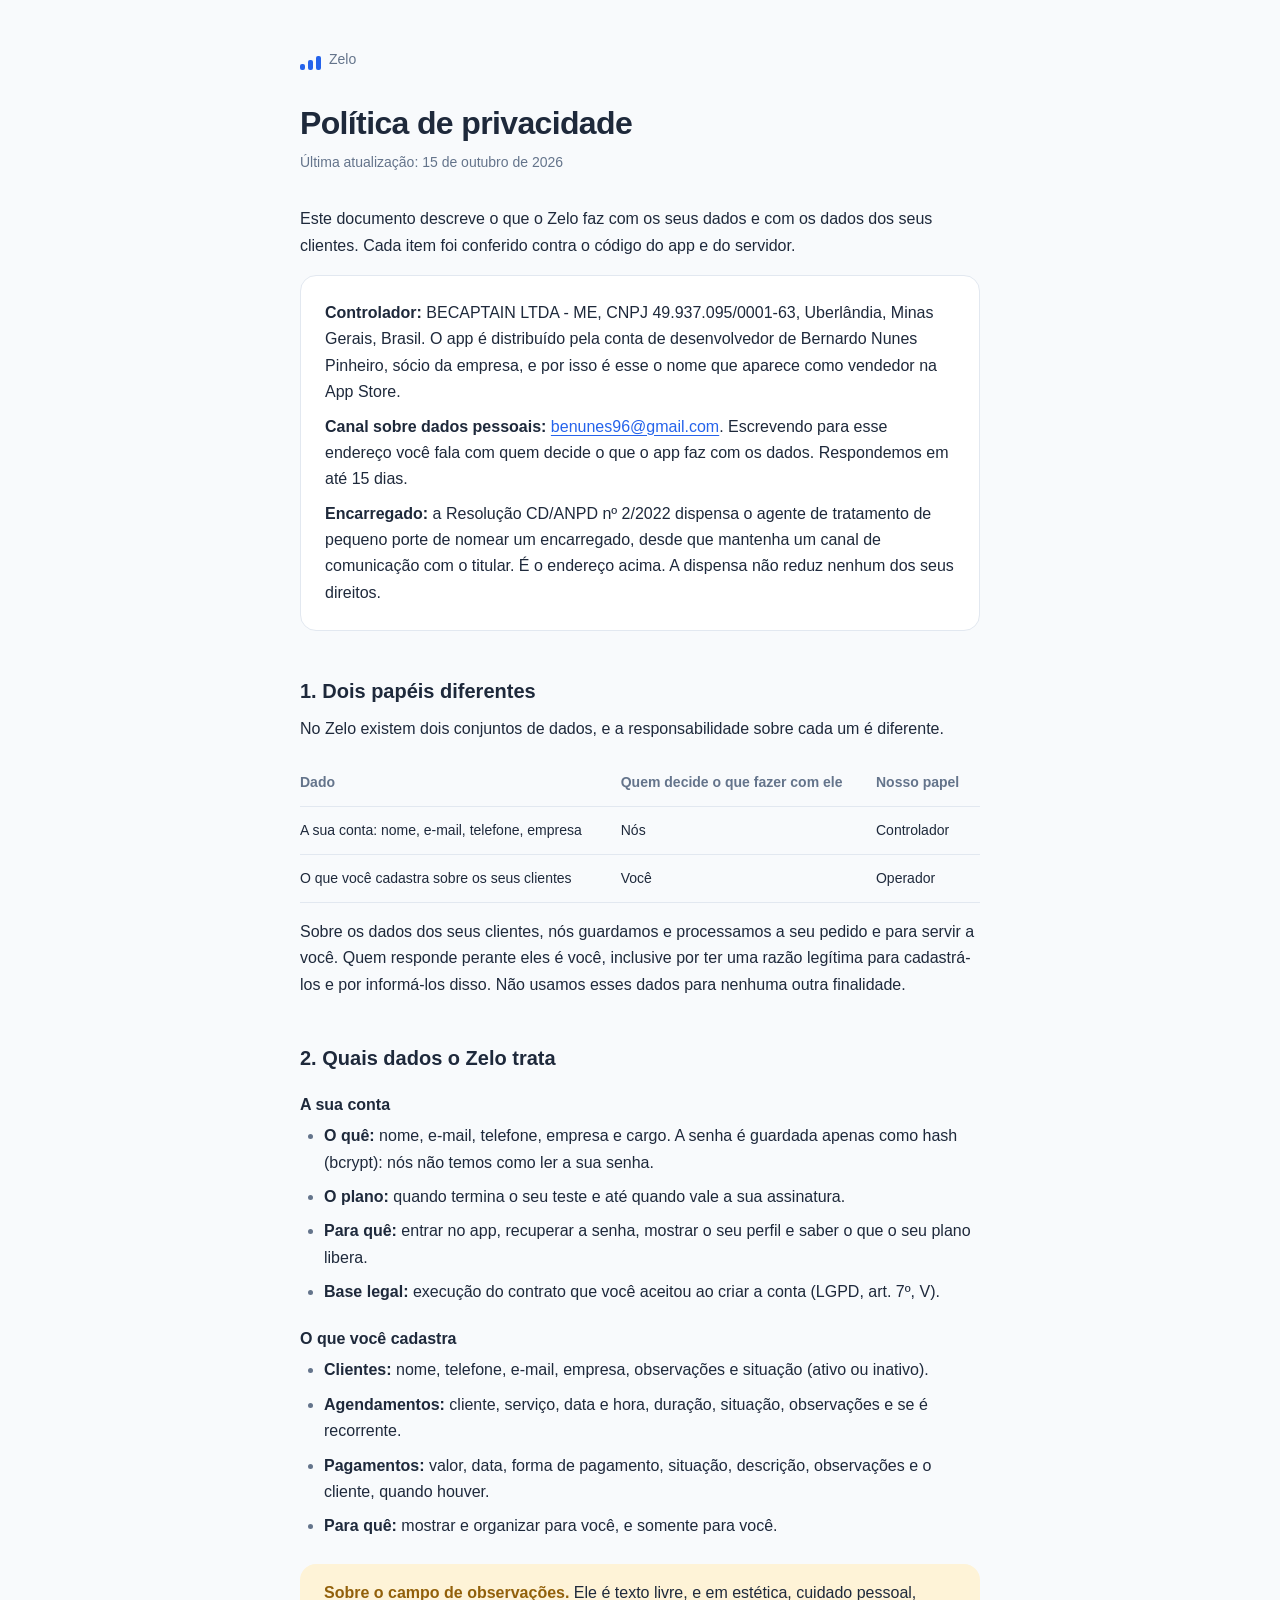
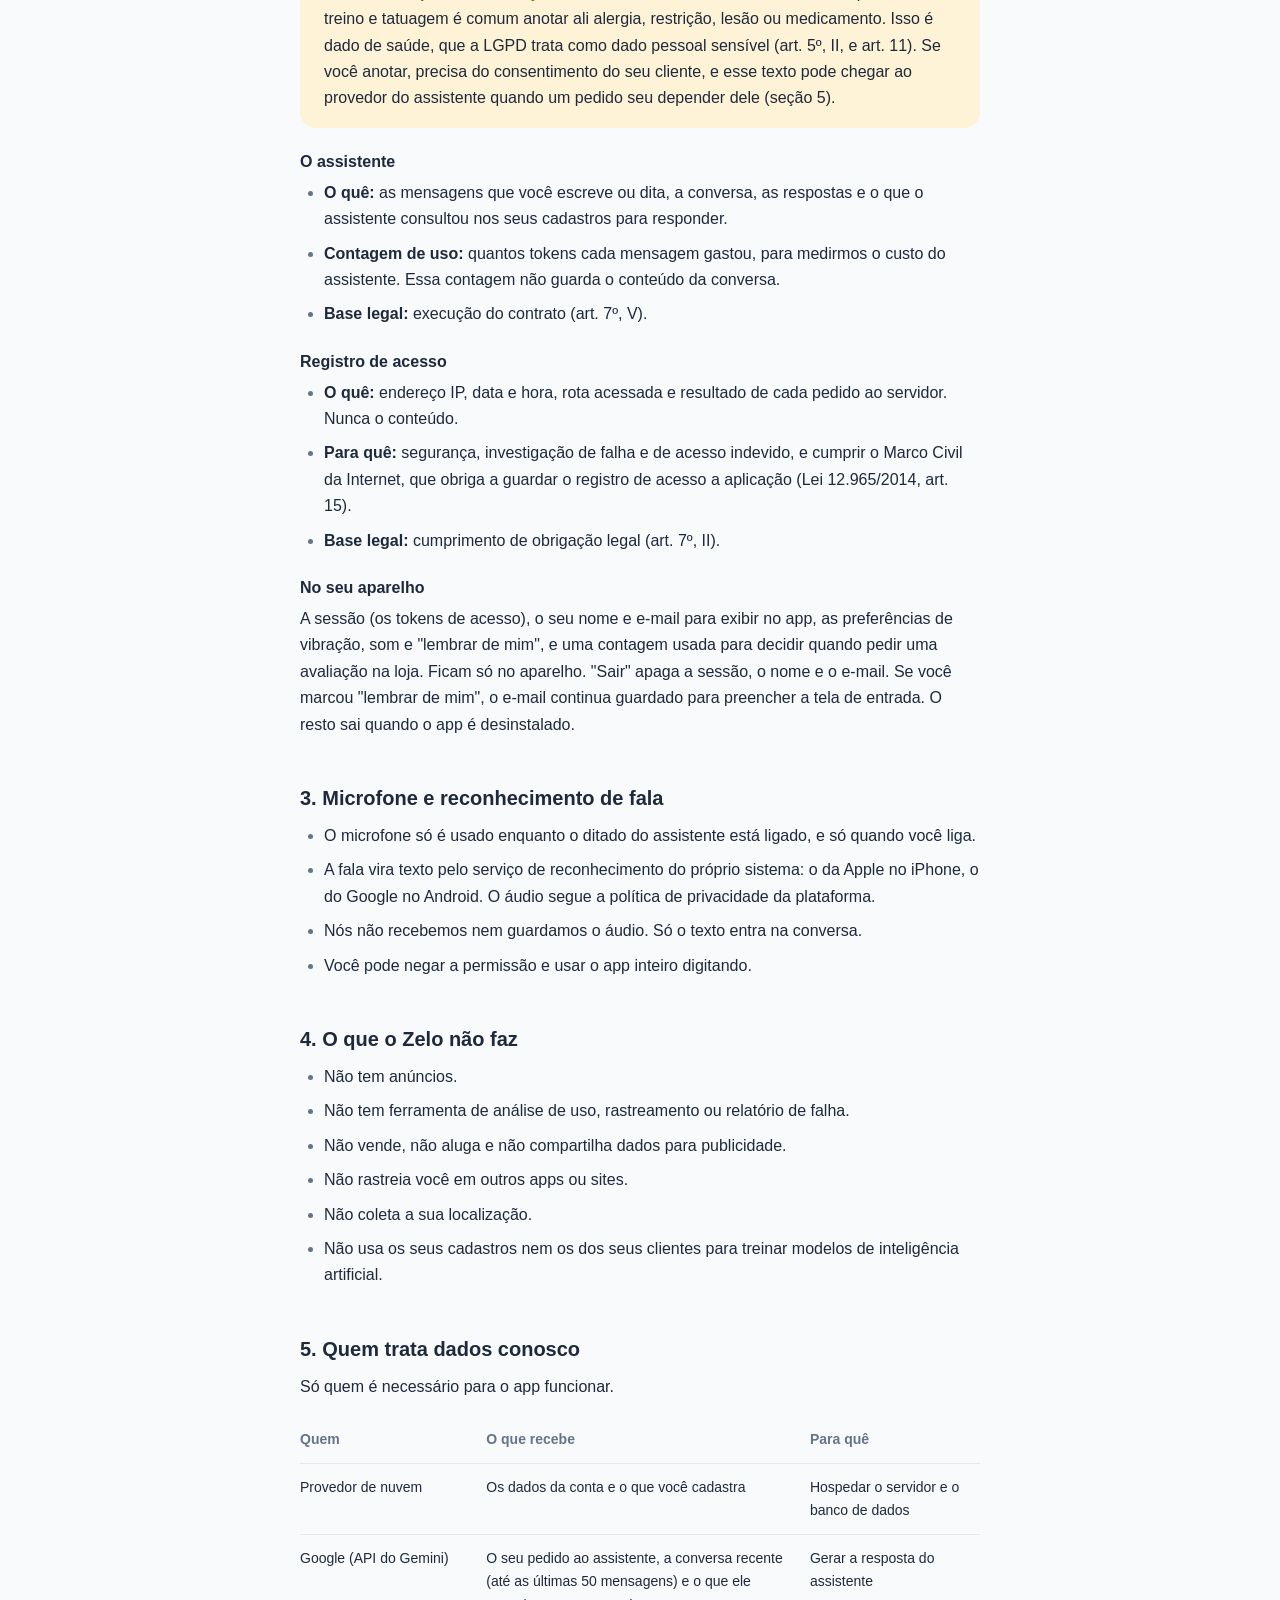
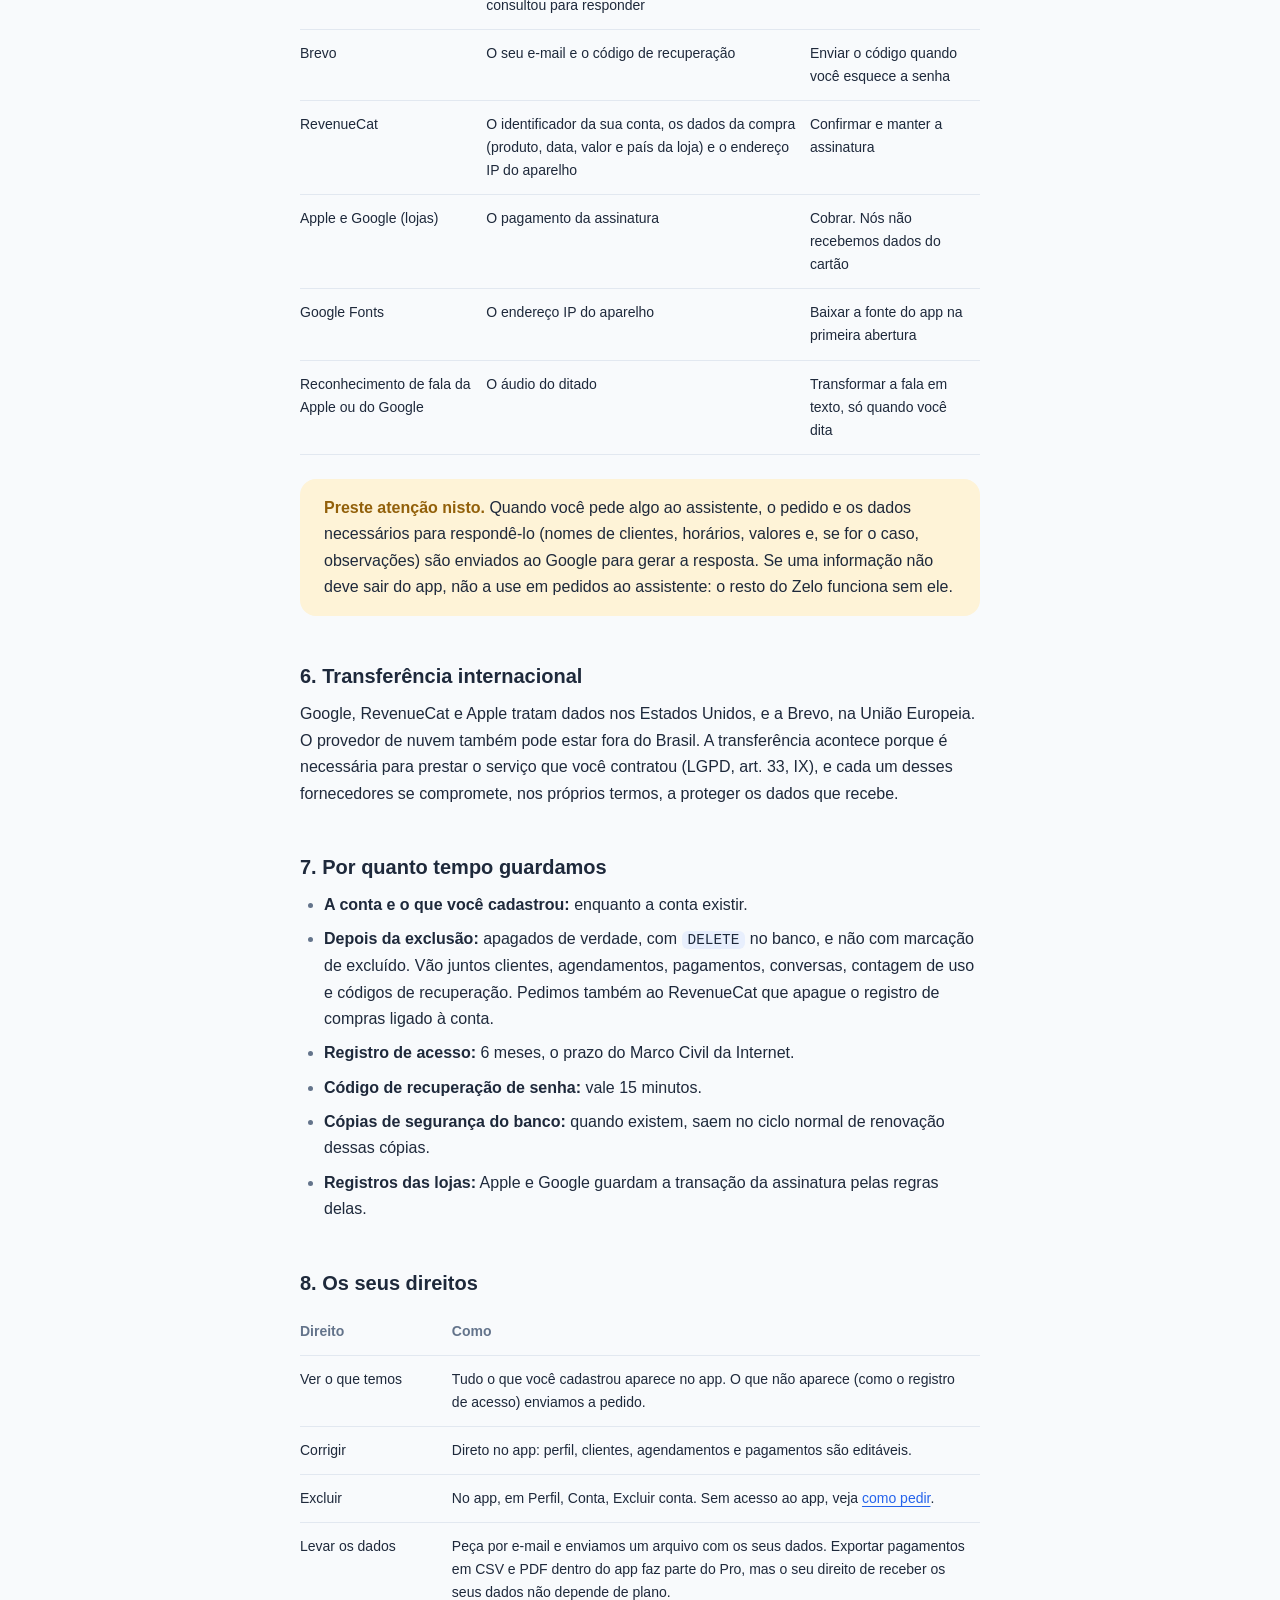
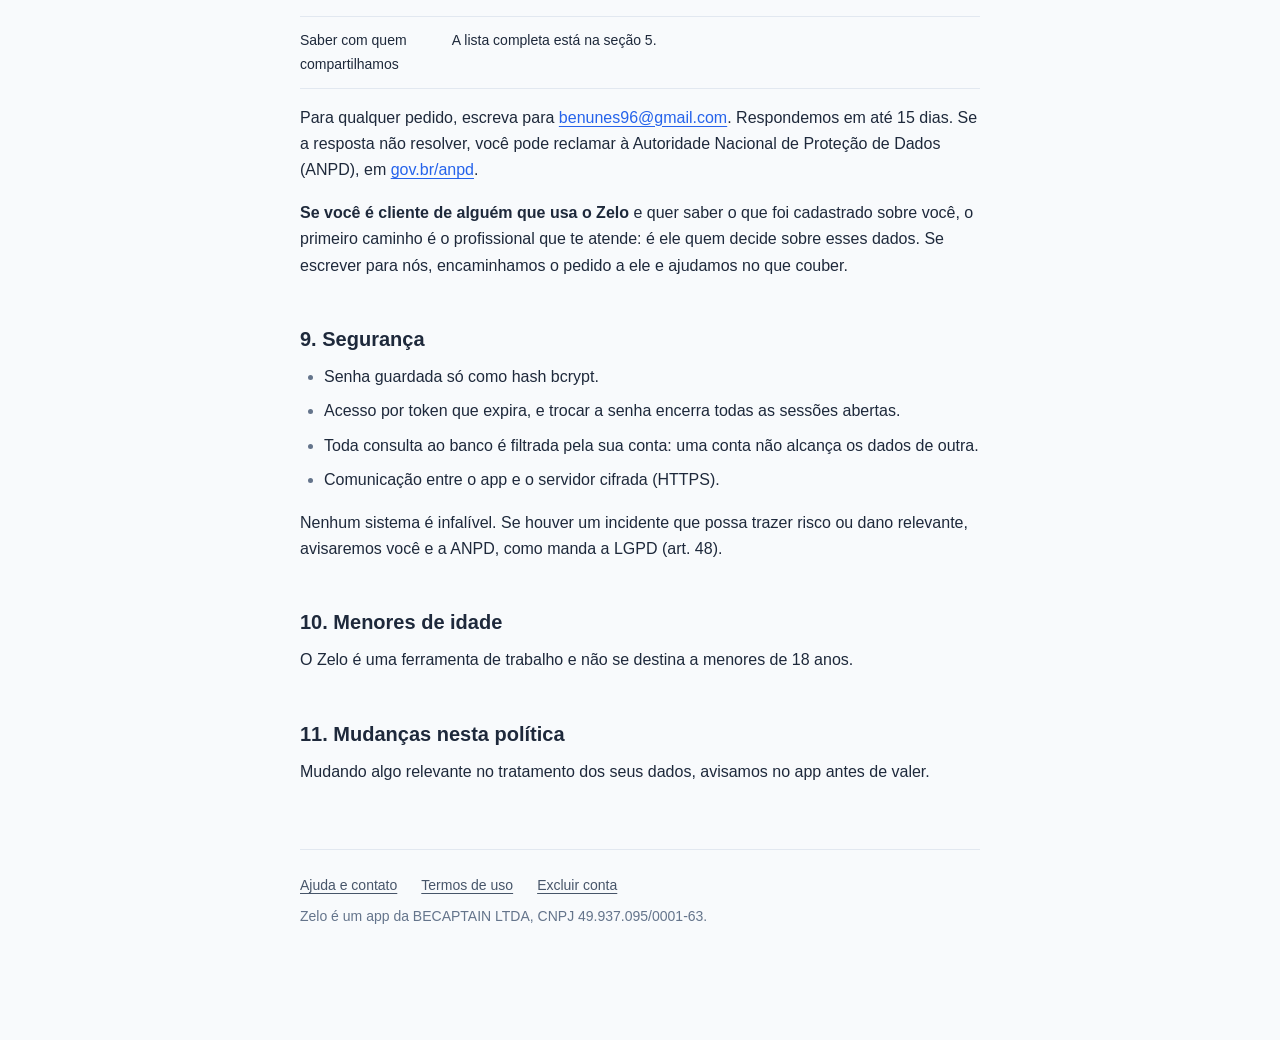
==== privacidade/index.html @ e238fe38 "Termos de uso, politica de privacidade e exclusao de conta do Zelo" ====
<!doctype html>
<html lang="pt-BR">
<head>
<meta charset="utf-8">
<meta name="viewport" content="width=device-width, initial-scale=1">
<title>Política de privacidade do Zelo</title>
<meta name="description" content="O que o Zelo faz com os seus dados e com os dados dos seus clientes, com quem compartilha e como você apaga tudo.">
<link rel="icon" href="data:image/svg+xml,%3Csvg xmlns='http://www.w3.org/2000/svg' viewBox='0 0 32 32'%3E%3Crect x='6' y='17' width='5' height='9' rx='2' fill='%232563EB'/%3E%3Crect x='13.5' y='12' width='5' height='14' rx='2' fill='%232563EB'/%3E%3Crect x='21' y='7' width='5' height='19' rx='2' fill='%232563EB'/%3E%3C/svg%3E">
<link rel="stylesheet" href="../style.css">
</head>
<body>
<main>

<a class="voltar" href="../"><span class="marca" aria-hidden="true"><i></i><i></i><i></i></span> Zelo</a>

<h1>Política de privacidade</h1>
<p class="data">Última atualização: 15 de outubro de 2026</p>

<p>Este documento descreve o que o Zelo faz com os seus dados e com os dados dos seus clientes. Cada item foi conferido contra o código do app e do servidor.</p>

<div class="ficha">
<p><strong>Controlador:</strong> BECAPTAIN LTDA - ME, CNPJ 49.937.095/0001-63, Uberlândia, Minas Gerais, Brasil. O app é distribuído pela conta de desenvolvedor de Bernardo Nunes Pinheiro, sócio da empresa, e por isso é esse o nome que aparece como vendedor na App Store.</p>
<p><strong>Canal sobre dados pessoais:</strong> <a href="mailto:benunes96@gmail.com?subject=Zelo%3A%20dados%20pessoais">benunes96@gmail.com</a>. Escrevendo para esse endereço você fala com quem decide o que o app faz com os dados. Respondemos em até 15 dias.</p>
<p><strong>Encarregado:</strong> a Resolução CD/ANPD nº 2/2022 dispensa o agente de tratamento de pequeno porte de nomear um encarregado, desde que mantenha um canal de comunicação com o titular. É o endereço acima. A dispensa não reduz nenhum dos seus direitos.</p>
</div>

<h2>1. Dois papéis diferentes</h2>
<p>No Zelo existem dois conjuntos de dados, e a responsabilidade sobre cada um é diferente.</p>
<div class="tabela"><table>
<thead><tr><th>Dado</th><th>Quem decide o que fazer com ele</th><th>Nosso papel</th></tr></thead>
<tbody>
<tr><td>A sua conta: nome, e-mail, telefone, empresa</td><td>Nós</td><td>Controlador</td></tr>
<tr><td>O que você cadastra sobre os seus clientes</td><td>Você</td><td>Operador</td></tr>
</tbody></table></div>
<p>Sobre os dados dos seus clientes, nós guardamos e processamos a seu pedido e para servir a você. Quem responde perante eles é você, inclusive por ter uma razão legítima para cadastrá-los e por informá-los disso. Não usamos esses dados para nenhuma outra finalidade.</p>

<h2>2. Quais dados o Zelo trata</h2>

<h3>A sua conta</h3>
<ul>
<li><strong>O quê:</strong> nome, e-mail, telefone, empresa e cargo. A senha é guardada apenas como hash (bcrypt): nós não temos como ler a sua senha.</li>
<li><strong>O plano:</strong> quando termina o seu teste e até quando vale a sua assinatura.</li>
<li><strong>Para quê:</strong> entrar no app, recuperar a senha, mostrar o seu perfil e saber o que o seu plano libera.</li>
<li><strong>Base legal:</strong> execução do contrato que você aceitou ao criar a conta (LGPD, art. 7º, V).</li>
</ul>

<h3>O que você cadastra</h3>
<ul>
<li><strong>Clientes:</strong> nome, telefone, e-mail, empresa, observações e situação (ativo ou inativo).</li>
<li><strong>Agendamentos:</strong> cliente, serviço, data e hora, duração, situação, observações e se é recorrente.</li>
<li><strong>Pagamentos:</strong> valor, data, forma de pagamento, situação, descrição, observações e o cliente, quando houver.</li>
<li><strong>Para quê:</strong> mostrar e organizar para você, e somente para você.</li>
</ul>
<div class="atencao">
<p><strong>Sobre o campo de observações.</strong> Ele é texto livre, e em estética, cuidado pessoal, treino e tatuagem é comum anotar ali alergia, restrição, lesão ou medicamento. Isso é dado de saúde, que a LGPD trata como dado pessoal sensível (art. 5º, II, e art. 11). Se você anotar, precisa do consentimento do seu cliente, e esse texto pode chegar ao provedor do assistente quando um pedido seu depender dele (seção 5).</p>
</div>

<h3 id="assistente-dados">O assistente</h3>
<ul>
<li><strong>O quê:</strong> as mensagens que você escreve ou dita, a conversa, as respostas e o que o assistente consultou nos seus cadastros para responder.</li>
<li><strong>Contagem de uso:</strong> quantos tokens cada mensagem gastou, para medirmos o custo do assistente. Essa contagem não guarda o conteúdo da conversa.</li>
<li><strong>Base legal:</strong> execução do contrato (art. 7º, V).</li>
</ul>

<h3>Registro de acesso</h3>
<ul>
<li><strong>O quê:</strong> endereço IP, data e hora, rota acessada e resultado de cada pedido ao servidor. Nunca o conteúdo.</li>
<li><strong>Para quê:</strong> segurança, investigação de falha e de acesso indevido, e cumprir o Marco Civil da Internet, que obriga a guardar o registro de acesso a aplicação (Lei 12.965/2014, art. 15).</li>
<li><strong>Base legal:</strong> cumprimento de obrigação legal (art. 7º, II).</li>
</ul>

<h3>No seu aparelho</h3>
<p>A sessão (os tokens de acesso), o seu nome e e-mail para exibir no app, as preferências de vibração, som e "lembrar de mim", e uma contagem usada para decidir quando pedir uma avaliação na loja. Ficam só no aparelho. "Sair" apaga a sessão, o nome e o e-mail. Se você marcou "lembrar de mim", o e-mail continua guardado para preencher a tela de entrada. O resto sai quando o app é desinstalado.</p>

<h2>3. Microfone e reconhecimento de fala</h2>
<ul>
<li>O microfone só é usado enquanto o ditado do assistente está ligado, e só quando você liga.</li>
<li>A fala vira texto pelo serviço de reconhecimento do próprio sistema: o da Apple no iPhone, o do Google no Android. O áudio segue a política de privacidade da plataforma.</li>
<li>Nós não recebemos nem guardamos o áudio. Só o texto entra na conversa.</li>
<li>Você pode negar a permissão e usar o app inteiro digitando.</li>
</ul>

<h2>4. O que o Zelo não faz</h2>
<ul>
<li>Não tem anúncios.</li>
<li>Não tem ferramenta de análise de uso, rastreamento ou relatório de falha.</li>
<li>Não vende, não aluga e não compartilha dados para publicidade.</li>
<li>Não rastreia você em outros apps ou sites.</li>
<li>Não coleta a sua localização.</li>
<li>Não usa os seus cadastros nem os dos seus clientes para treinar modelos de inteligência artificial.</li>
</ul>

<h2>5. Quem trata dados conosco</h2>
<p>Só quem é necessário para o app funcionar.</p>
<div class="tabela"><table>
<thead><tr><th>Quem</th><th>O que recebe</th><th>Para quê</th></tr></thead>
<tbody>
<tr><td>Provedor de nuvem</td><td>Os dados da conta e o que você cadastra</td><td>Hospedar o servidor e o banco de dados</td></tr>
<tr><td>Google (API do Gemini)</td><td>O seu pedido ao assistente, a conversa recente (até as últimas 50 mensagens) e o que ele consultou para responder</td><td>Gerar a resposta do assistente</td></tr>
<tr><td>Brevo</td><td>O seu e-mail e o código de recuperação</td><td>Enviar o código quando você esquece a senha</td></tr>
<tr><td>RevenueCat</td><td>O identificador da sua conta, os dados da compra (produto, data, valor e país da loja) e o endereço IP do aparelho</td><td>Confirmar e manter a assinatura</td></tr>
<tr><td>Apple e Google (lojas)</td><td>O pagamento da assinatura</td><td>Cobrar. Nós não recebemos dados do cartão</td></tr>
<tr><td>Google Fonts</td><td>O endereço IP do aparelho</td><td>Baixar a fonte do app na primeira abertura</td></tr>
<tr><td>Reconhecimento de fala da Apple ou do Google</td><td>O áudio do ditado</td><td>Transformar a fala em texto, só quando você dita</td></tr>
</tbody></table></div>

<div class="atencao" id="assistente">
<p><strong>Preste atenção nisto.</strong> Quando você pede algo ao assistente, o pedido e os dados necessários para respondê-lo (nomes de clientes, horários, valores e, se for o caso, observações) são enviados ao Google para gerar a resposta. Se uma informação não deve sair do app, não a use em pedidos ao assistente: o resto do Zelo funciona sem ele.</p>
</div>

<h2>6. Transferência internacional</h2>
<p>Google, RevenueCat e Apple tratam dados nos Estados Unidos, e a Brevo, na União Europeia. O provedor de nuvem também pode estar fora do Brasil. A transferência acontece porque é necessária para prestar o serviço que você contratou (LGPD, art. 33, IX), e cada um desses fornecedores se compromete, nos próprios termos, a proteger os dados que recebe.</p>

<h2>7. Por quanto tempo guardamos</h2>
<ul>
<li><strong>A conta e o que você cadastrou:</strong> enquanto a conta existir.</li>
<li><strong>Depois da exclusão:</strong> apagados de verdade, com <code>DELETE</code> no banco, e não com marcação de excluído. Vão juntos clientes, agendamentos, pagamentos, conversas, contagem de uso e códigos de recuperação. Pedimos também ao RevenueCat que apague o registro de compras ligado à conta.</li>
<li><strong>Registro de acesso:</strong> 6 meses, o prazo do Marco Civil da Internet.</li>
<li><strong>Código de recuperação de senha:</strong> vale 15 minutos.</li>
<li><strong>Cópias de segurança do banco:</strong> quando existem, saem no ciclo normal de renovação dessas cópias.</li>
<li><strong>Registros das lojas:</strong> Apple e Google guardam a transação da assinatura pelas regras delas.</li>
</ul>

<h2>8. Os seus direitos</h2>
<div class="tabela"><table>
<thead><tr><th>Direito</th><th>Como</th></tr></thead>
<tbody>
<tr><td>Ver o que temos</td><td>Tudo o que você cadastrou aparece no app. O que não aparece (como o registro de acesso) enviamos a pedido.</td></tr>
<tr><td>Corrigir</td><td>Direto no app: perfil, clientes, agendamentos e pagamentos são editáveis.</td></tr>
<tr><td>Excluir</td><td>No app, em Perfil, Conta, Excluir conta. Sem acesso ao app, veja <a href="../excluir-conta/">como pedir</a>.</td></tr>
<tr><td>Levar os dados</td><td>Peça por e-mail e enviamos um arquivo com os seus dados. Exportar pagamentos em CSV e PDF dentro do app faz parte do Pro, mas o seu direito de receber os seus dados não depende de plano.</td></tr>
<tr><td>Saber com quem compartilhamos</td><td>A lista completa está na seção 5.</td></tr>
</tbody></table></div>
<p>Para qualquer pedido, escreva para <a href="mailto:benunes96@gmail.com?subject=Zelo%3A%20dados%20pessoais">benunes96@gmail.com</a>. Respondemos em até 15 dias. Se a resposta não resolver, você pode reclamar à Autoridade Nacional de Proteção de Dados (ANPD), em <a href="https://www.gov.br/anpd">gov.br/anpd</a>.</p>
<p><strong>Se você é cliente de alguém que usa o Zelo</strong> e quer saber o que foi cadastrado sobre você, o primeiro caminho é o profissional que te atende: é ele quem decide sobre esses dados. Se escrever para nós, encaminhamos o pedido a ele e ajudamos no que couber.</p>

<h2>9. Segurança</h2>
<ul>
<li>Senha guardada só como hash bcrypt.</li>
<li>Acesso por token que expira, e trocar a senha encerra todas as sessões abertas.</li>
<li>Toda consulta ao banco é filtrada pela sua conta: uma conta não alcança os dados de outra.</li>
<li>Comunicação entre o app e o servidor cifrada (HTTPS).</li>
</ul>
<p>Nenhum sistema é infalível. Se houver um incidente que possa trazer risco ou dano relevante, avisaremos você e a ANPD, como manda a LGPD (art. 48).</p>

<h2>10. Menores de idade</h2>
<p>O Zelo é uma ferramenta de trabalho e não se destina a menores de 18 anos.</p>

<h2>11. Mudanças nesta política</h2>
<p>Mudando algo relevante no tratamento dos seus dados, avisamos no app antes de valer.</p>

</main>
<footer>
<nav><a href="../">Ajuda e contato</a><a href="../termos/">Termos de uso</a><a href="../excluir-conta/">Excluir conta</a></nav>
<p>Zelo é um app da BECAPTAIN LTDA, CNPJ 49.937.095/0001-63.</p>
</footer>
</body>
</html>
---- style.css ----
/* Zelo: termos, privacidade e suporte.
   Sem fonte, script ou imagem de terceiros: página de privacidade que
   entrega o seu endereço IP a outro serviço só para abrir seria contradição. */

:root {
  color-scheme: light dark;
  --marca: #2563EB;
  --marca-funda: #1D4ED8;
  --marca-suave: #E8EFFD;
  --fundo: #F8FAFC;
  --superficie: #FFFFFF;
  --texto: #1E293B;
  --texto-2: #475569;
  --texto-3: #64748B;
  --borda: #E2E8F0;
  --atencao: #92600A;
  --atencao-suave: #FEF3D7;
}

@media (prefers-color-scheme: dark) {
  :root {
    --marca: #7FA6F8;
    --marca-funda: #A9C3FA;
    --marca-suave: #17233D;
    --fundo: #0B1120;
    --superficie: #111A2E;
    --texto: #E6ECF5;
    --texto-2: #B4C0D3;
    --texto-3: #8592A8;
    --borda: #22304A;
    --atencao: #F2C46D;
    --atencao-suave: #2B2210;
  }
}

*, *::before, *::after { box-sizing: border-box; }

html { -webkit-text-size-adjust: 100%; }

body {
  margin: 0;
  padding: 48px 16px 96px;
  background: var(--fundo);
  color: var(--texto);
  font-family: -apple-system, BlinkMacSystemFont, "Segoe UI", Roboto, "Helvetica Neue", Arial, sans-serif;
  font-size: 16px;
  line-height: 1.65;
}

main { max-width: 680px; margin: 0 auto; }

a { color: var(--marca); text-underline-offset: 3px; }
a:hover { color: var(--marca-funda); }

.voltar {
  display: inline-flex;
  align-items: center;
  gap: 8px;
  margin-bottom: 32px;
  color: var(--texto-3);
  font-size: 14px;
  text-decoration: none;
}
.voltar:hover { color: var(--marca); }

.marca {
  display: inline-flex;
  align-items: flex-end;
  gap: 3px;
  height: 20px;
  vertical-align: middle;
}
.marca i {
  display: block;
  width: 5px;
  border-radius: 2px;
  background: var(--marca);
}
.marca i:nth-child(1) { height: 30%; }
.marca i:nth-child(2) { height: 48%; }
.marca i:nth-child(3) { height: 66%; }

h1, h2, h3 { line-height: 1.25; text-wrap: balance; }
h1 { font-size: 32px; letter-spacing: -0.02em; margin: 0 0 8px; }
h2 { font-size: 20px; margin: 48px 0 12px; }
h3 { font-size: 16px; margin: 24px 0 8px; }

p, ul, ol { margin: 0 0 16px; }
ul, ol { padding-left: 24px; }
li { margin-bottom: 8px; }
li::marker { color: var(--texto-3); }

.data { color: var(--texto-3); font-size: 14px; margin-bottom: 32px; }

.ficha {
  margin: 0 0 32px;
  padding: 16px 24px;
  border: 1px solid var(--borda);
  border-radius: 16px;
  background: var(--superficie);
}
.ficha p { margin: 8px 0; }

.atencao {
  margin: 24px 0;
  padding: 16px 24px;
  border-radius: 16px;
  background: var(--atencao-suave);
}
.atencao strong { color: var(--atencao); }
.atencao p:last-child { margin-bottom: 0; }

.tabela { overflow-x: auto; margin: 0 0 16px; }
table { width: 100%; border-collapse: collapse; font-size: 14px; }
th, td {
  padding: 12px 12px 12px 0;
  border-bottom: 1px solid var(--borda);
  text-align: left;
  vertical-align: top;
}
th { color: var(--texto-3); font-weight: 600; }

.passos { counter-reset: passo; list-style: none; padding: 0; }
.passos li {
  counter-increment: passo;
  position: relative;
  padding-left: 40px;
  margin-bottom: 12px;
}
.passos li::before {
  content: counter(passo);
  position: absolute;
  left: 0;
  top: 1px;
  width: 26px;
  height: 26px;
  border-radius: 50%;
  background: var(--marca-suave);
  color: var(--marca);
  font-size: 14px;
  font-weight: 600;
  text-align: center;
  line-height: 26px;
}

.links { list-style: none; padding: 0; margin: 32px 0; }
.links li { margin: 0; border-top: 1px solid var(--borda); }
.links li:last-child { border-bottom: 1px solid var(--borda); }
.links a {
  display: flex;
  justify-content: space-between;
  gap: 16px;
  padding: 16px 0;
  color: var(--texto);
  text-decoration: none;
}
.links a span { color: var(--texto-3); font-size: 14px; }
.links a:hover strong { color: var(--marca); }

footer {
  max-width: 680px;
  margin: 64px auto 0;
  padding-top: 24px;
  border-top: 1px solid var(--borda);
  color: var(--texto-3);
  font-size: 14px;
}
footer nav { display: flex; flex-wrap: wrap; gap: 8px 24px; margin-bottom: 8px; }
footer a { color: var(--texto-2); }

code {
  font-family: ui-monospace, SFMono-Regular, Menlo, monospace;
  font-size: 0.9em;
  padding: 1px 6px;
  border-radius: 6px;
  background: var(--marca-suave);
}
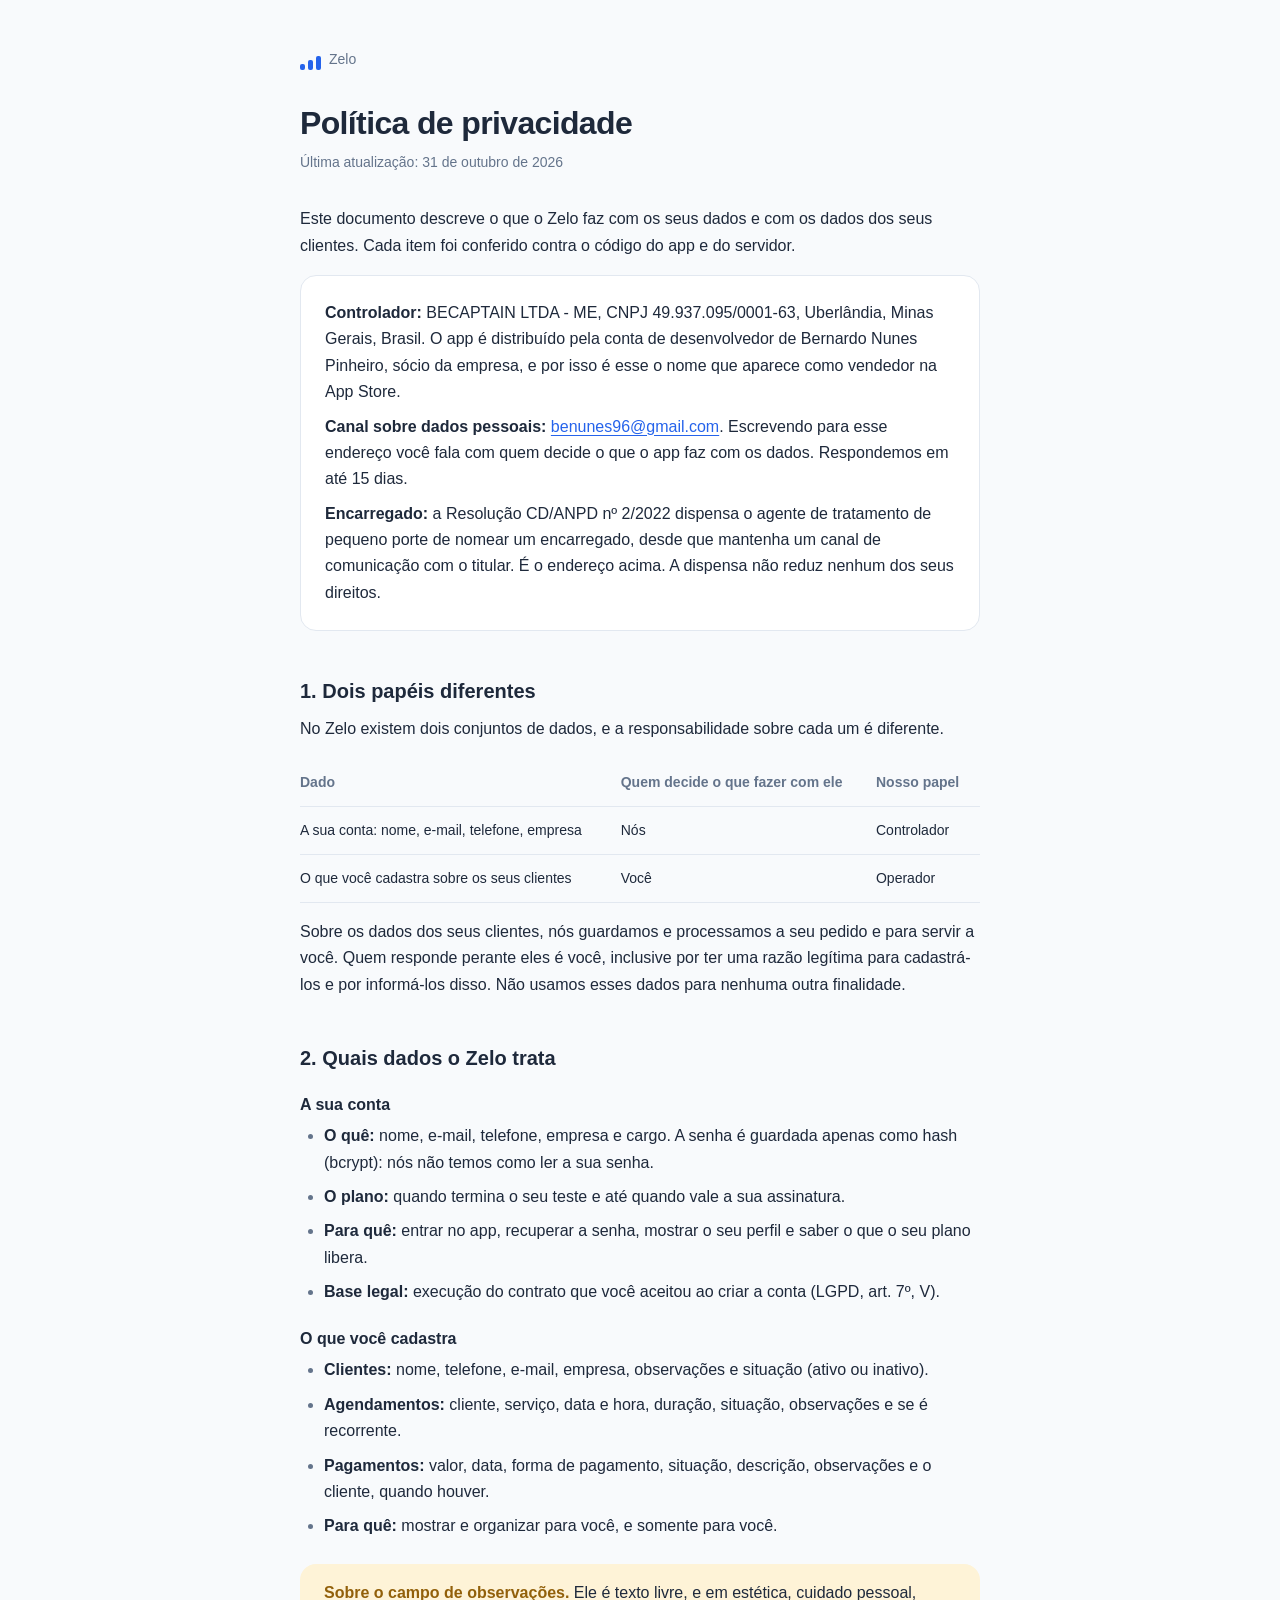
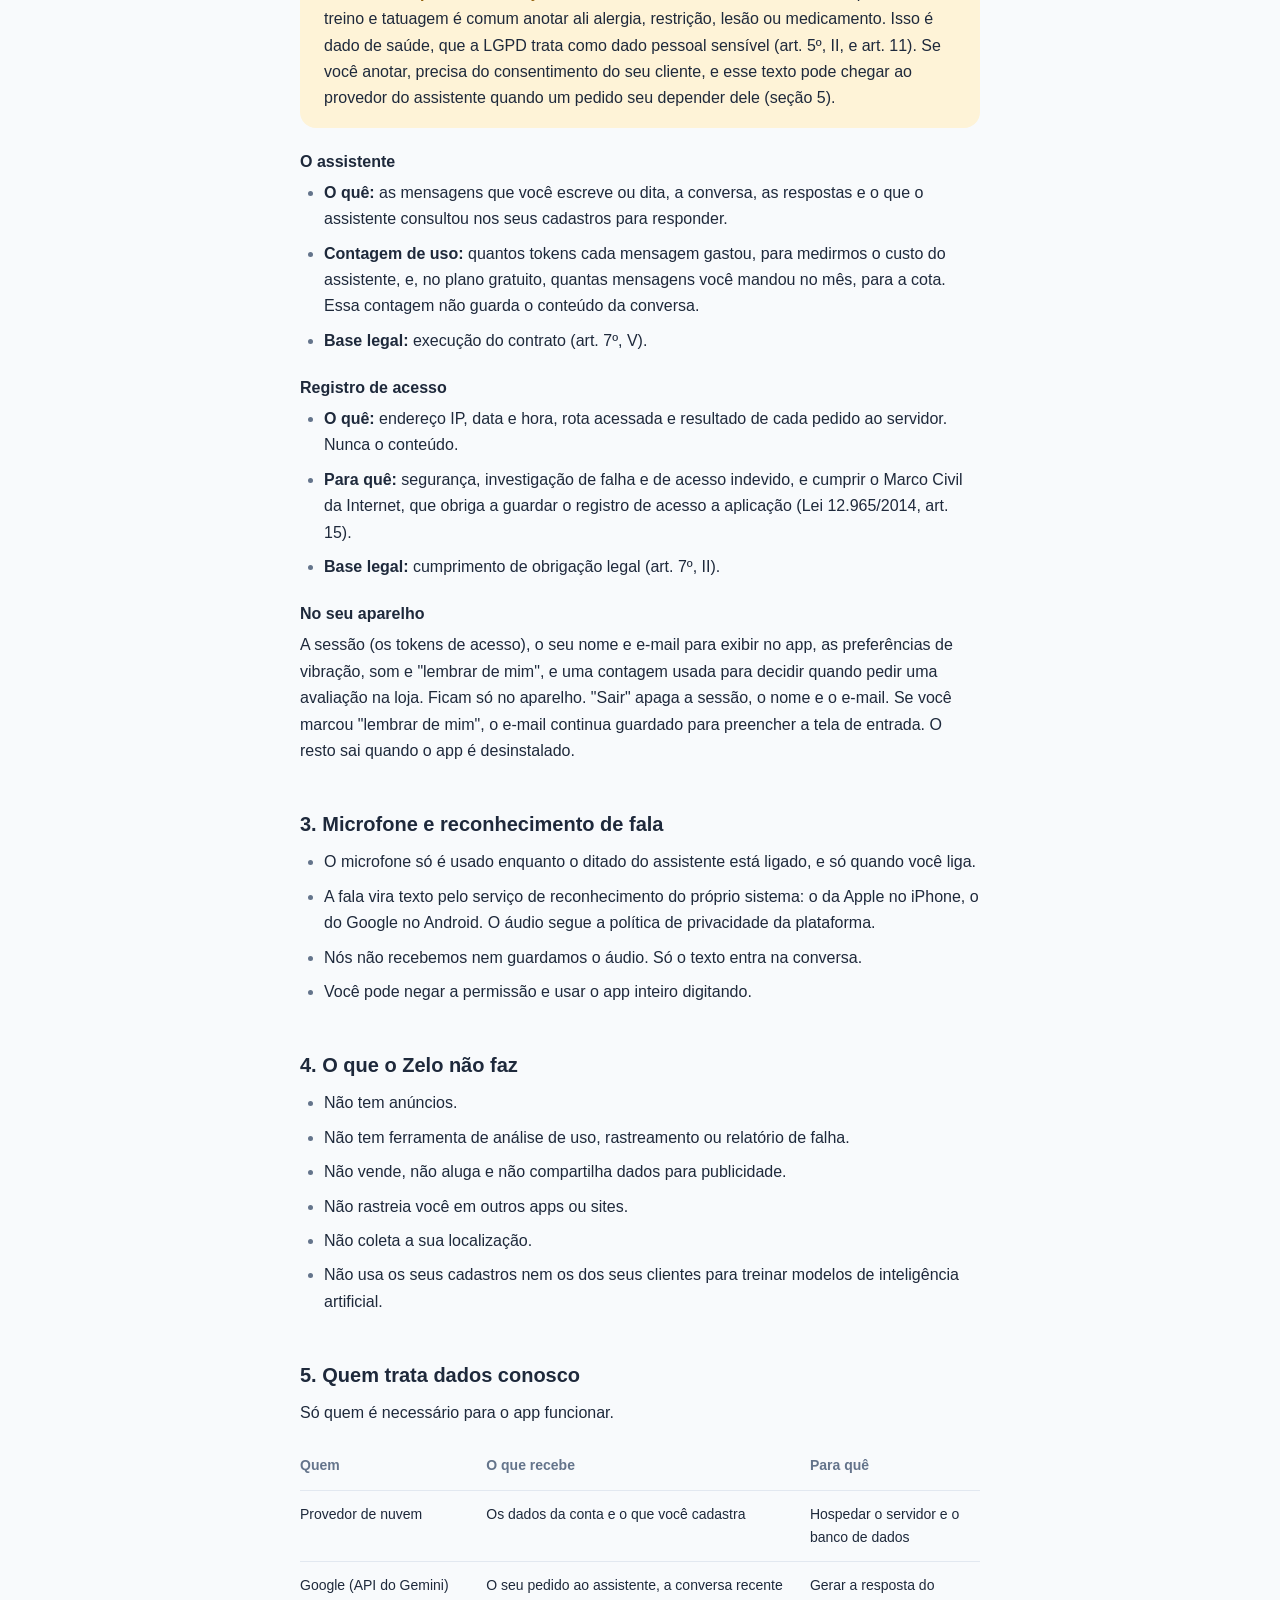
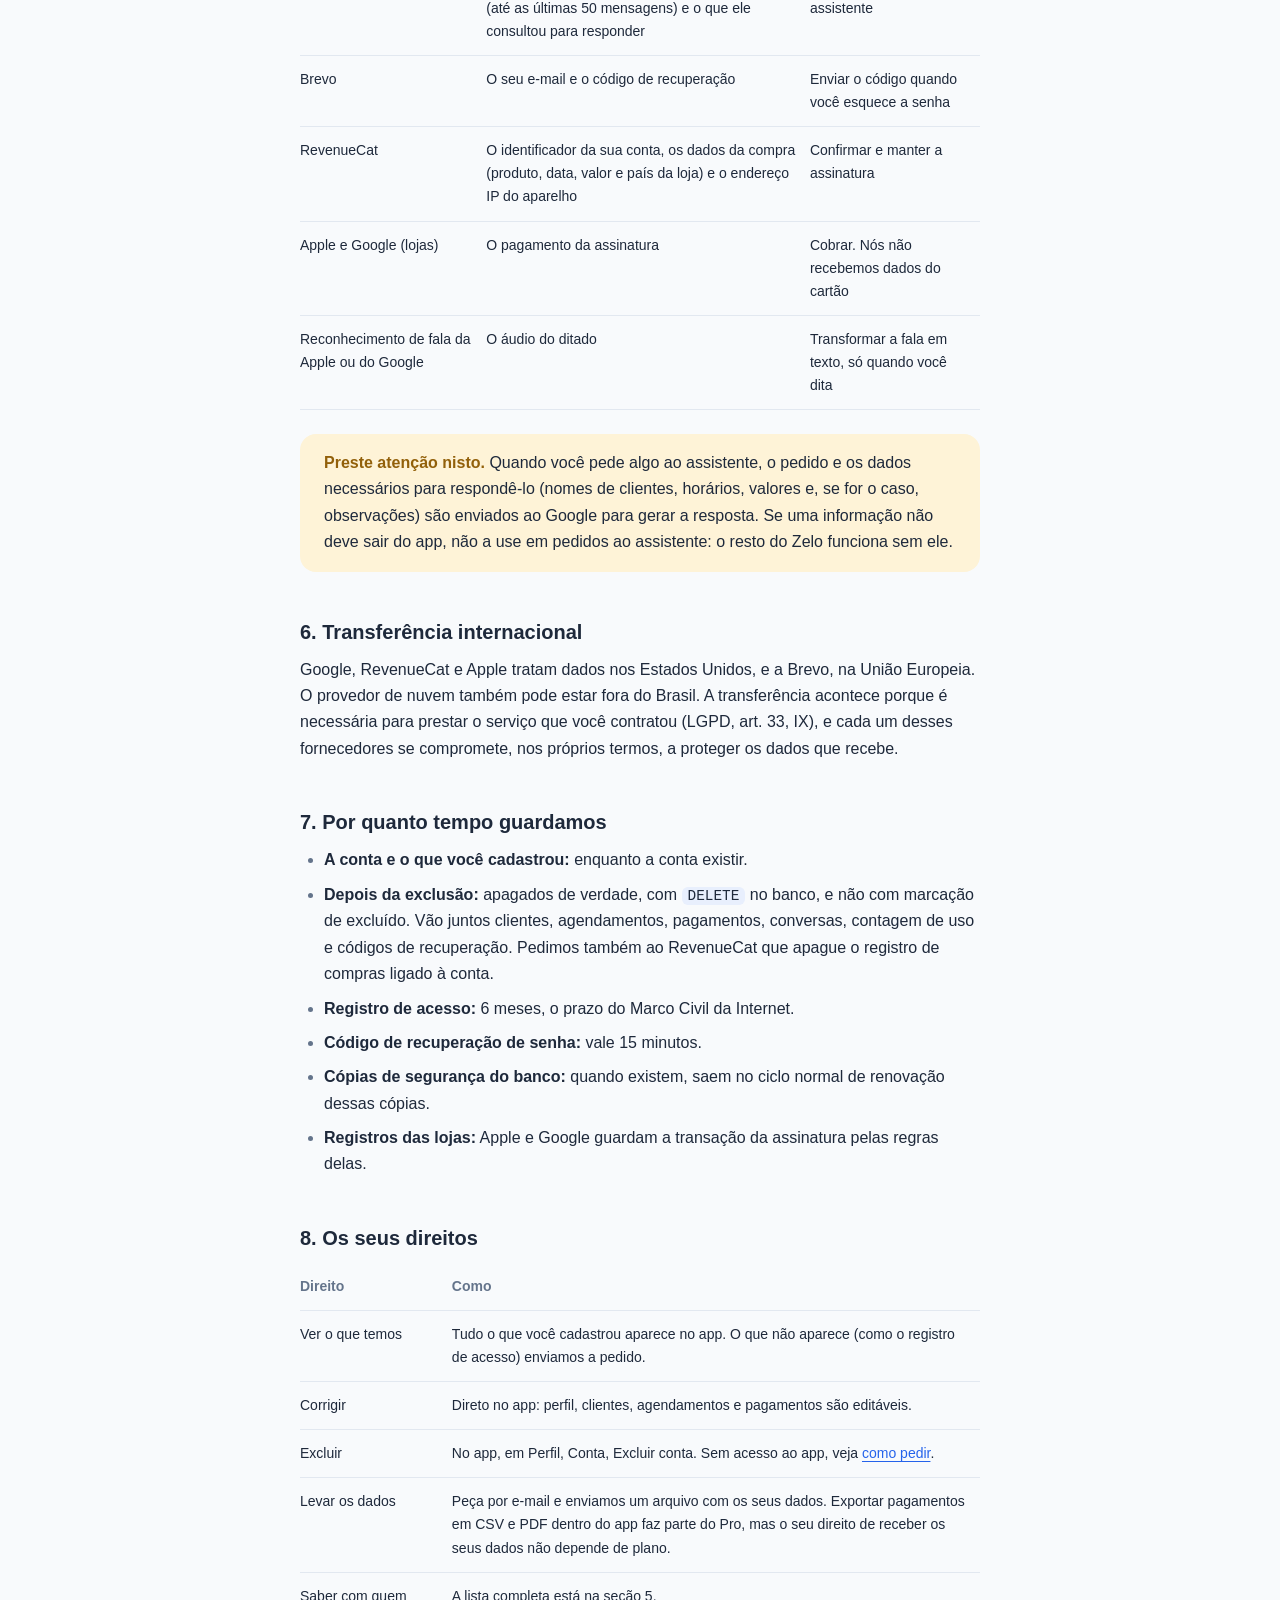
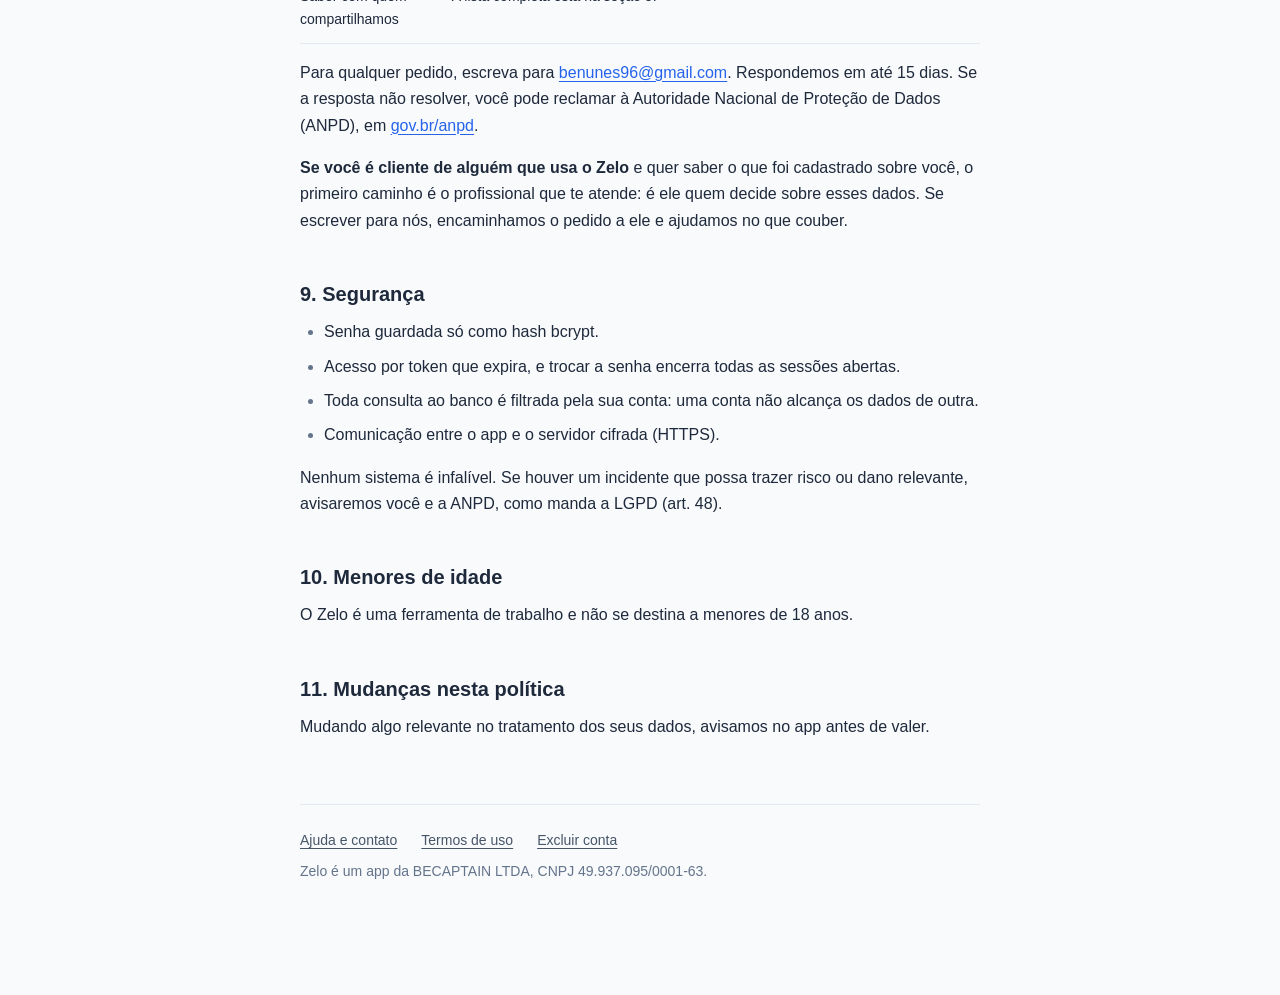
==== commit f4725b9c: "Fonte embutida no app e cota mensal do assistente no gratuito" ====
--- a/privacidade/index.html
+++ b/privacidade/index.html
@@ -14,7 +14,7 @@
 <a class="voltar" href="../"><span class="marca" aria-hidden="true"><i></i><i></i><i></i></span> Zelo</a>
 
 <h1>Política de privacidade</h1>
-<p class="data">Última atualização: 15 de outubro de 2026</p>
+<p class="data">Última atualização: 31 de outubro de 2026</p>
 
 <p>Este documento descreve o que o Zelo faz com os seus dados e com os dados dos seus clientes. Cada item foi conferido contra o código do app e do servidor.</p>
 
@@ -58,7 +58,7 @@
 <h3 id="assistente-dados">O assistente</h3>
 <ul>
 <li><strong>O quê:</strong> as mensagens que você escreve ou dita, a conversa, as respostas e o que o assistente consultou nos seus cadastros para responder.</li>
-<li><strong>Contagem de uso:</strong> quantos tokens cada mensagem gastou, para medirmos o custo do assistente. Essa contagem não guarda o conteúdo da conversa.</li>
+<li><strong>Contagem de uso:</strong> quantos tokens cada mensagem gastou, para medirmos o custo do assistente, e, no plano gratuito, quantas mensagens você mandou no mês, para a cota. Essa contagem não guarda o conteúdo da conversa.</li>
 <li><strong>Base legal:</strong> execução do contrato (art. 7º, V).</li>
 </ul>
 
@@ -100,7 +100,6 @@
 <tr><td>Brevo</td><td>O seu e-mail e o código de recuperação</td><td>Enviar o código quando você esquece a senha</td></tr>
 <tr><td>RevenueCat</td><td>O identificador da sua conta, os dados da compra (produto, data, valor e país da loja) e o endereço IP do aparelho</td><td>Confirmar e manter a assinatura</td></tr>
 <tr><td>Apple e Google (lojas)</td><td>O pagamento da assinatura</td><td>Cobrar. Nós não recebemos dados do cartão</td></tr>
-<tr><td>Google Fonts</td><td>O endereço IP do aparelho</td><td>Baixar a fonte do app na primeira abertura</td></tr>
 <tr><td>Reconhecimento de fala da Apple ou do Google</td><td>O áudio do ditado</td><td>Transformar a fala em texto, só quando você dita</td></tr>
 </tbody></table></div>
 
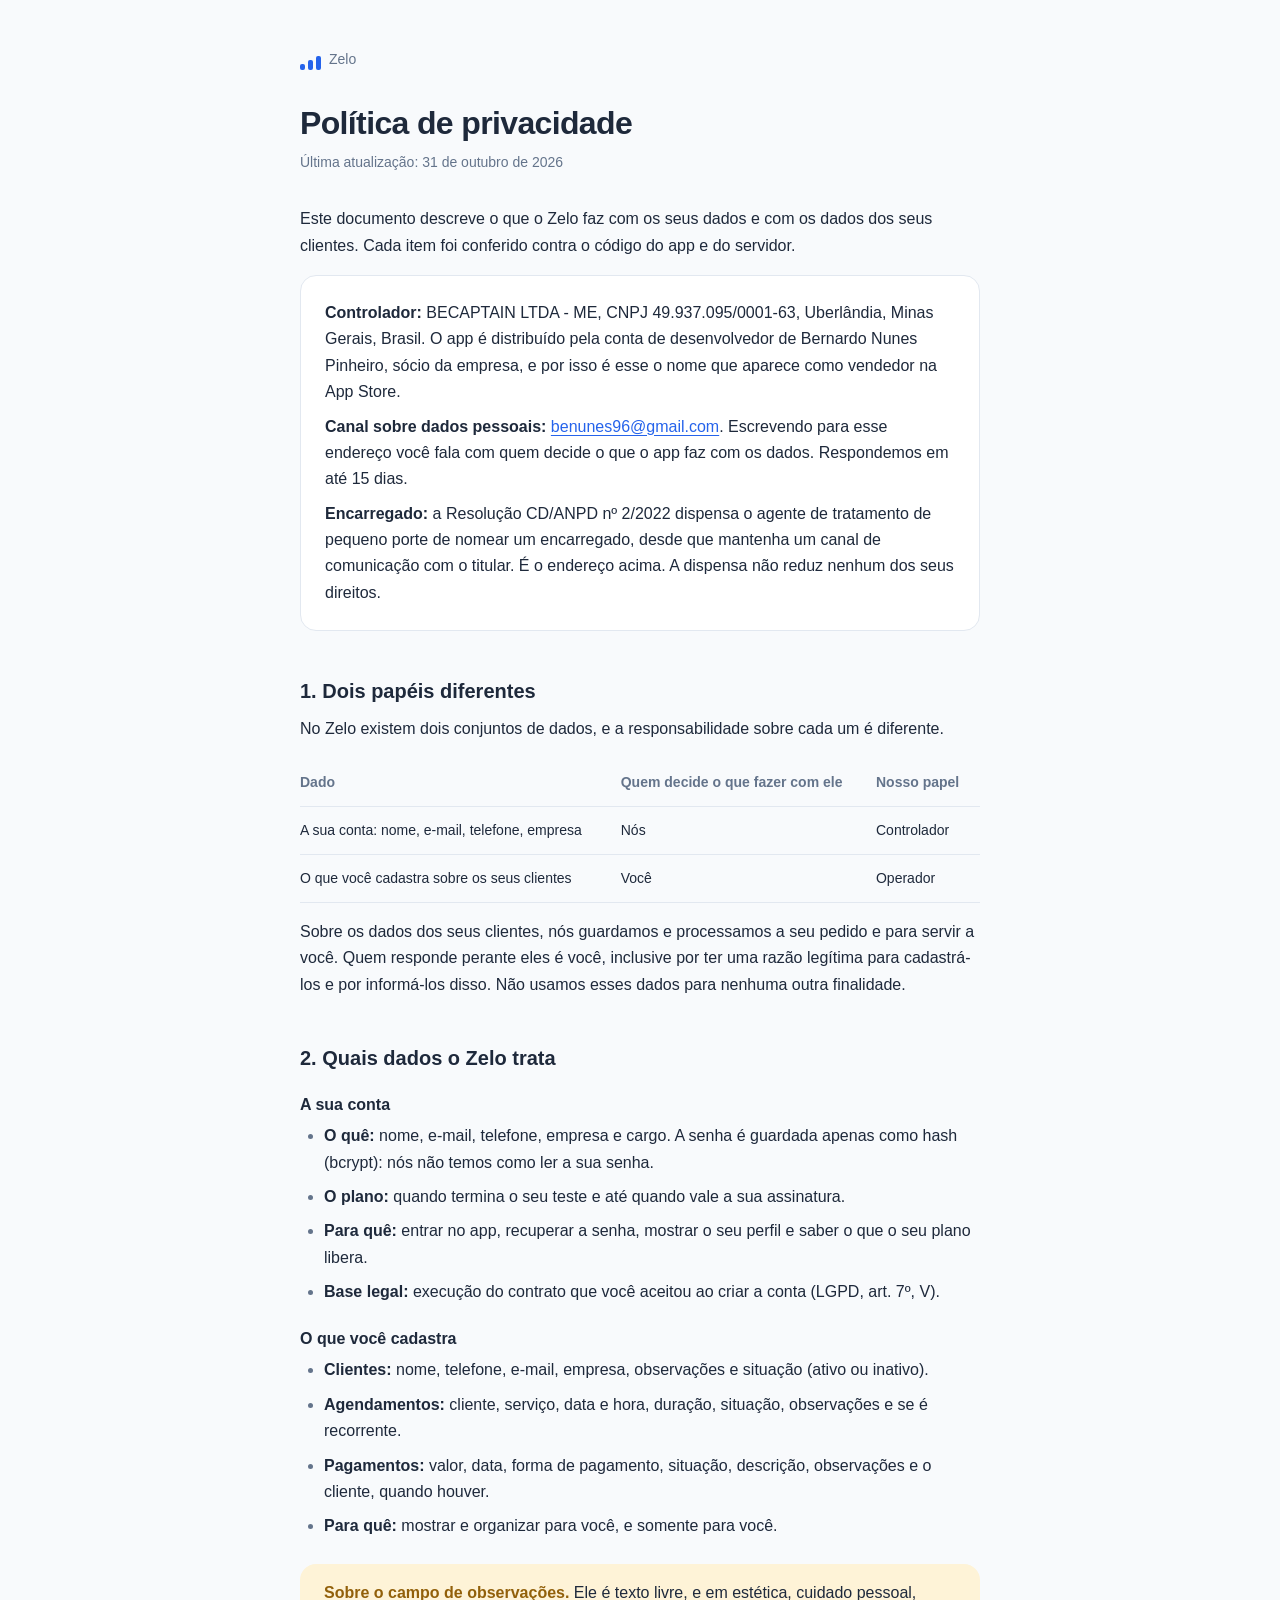
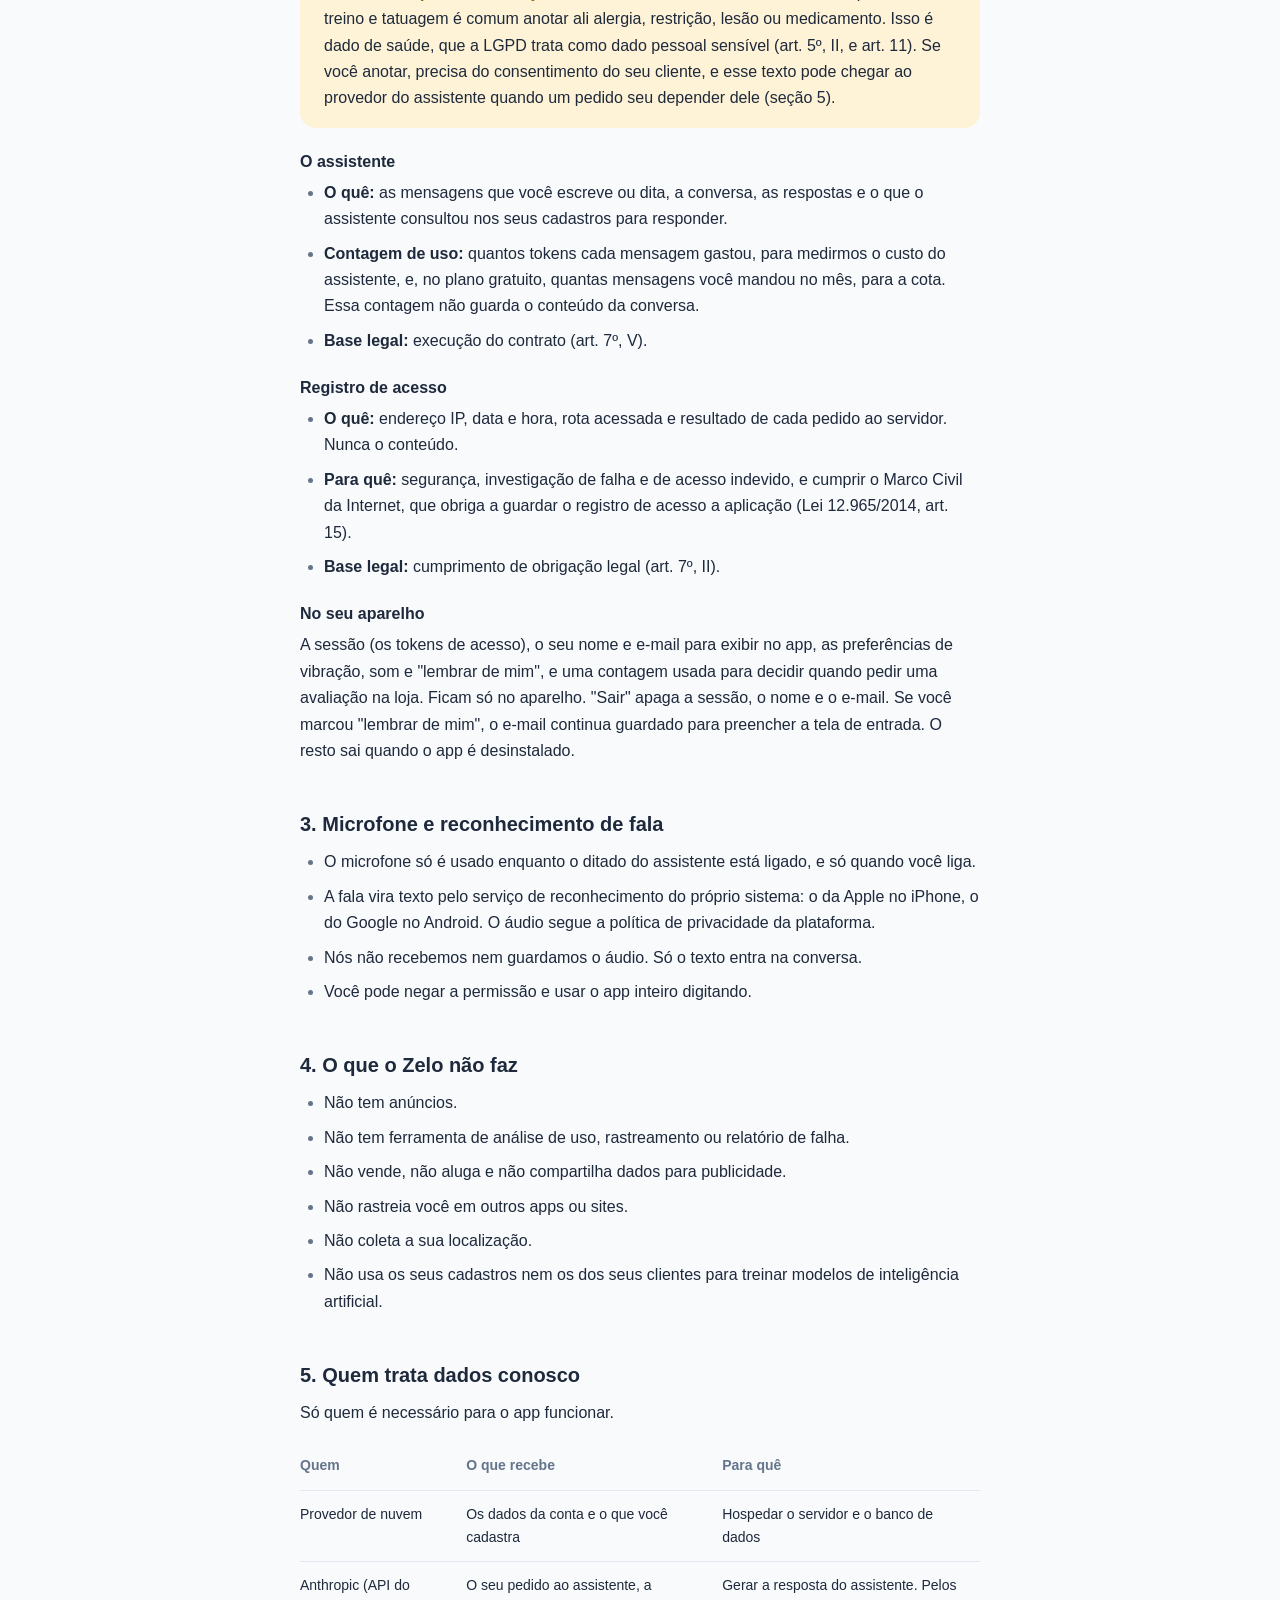
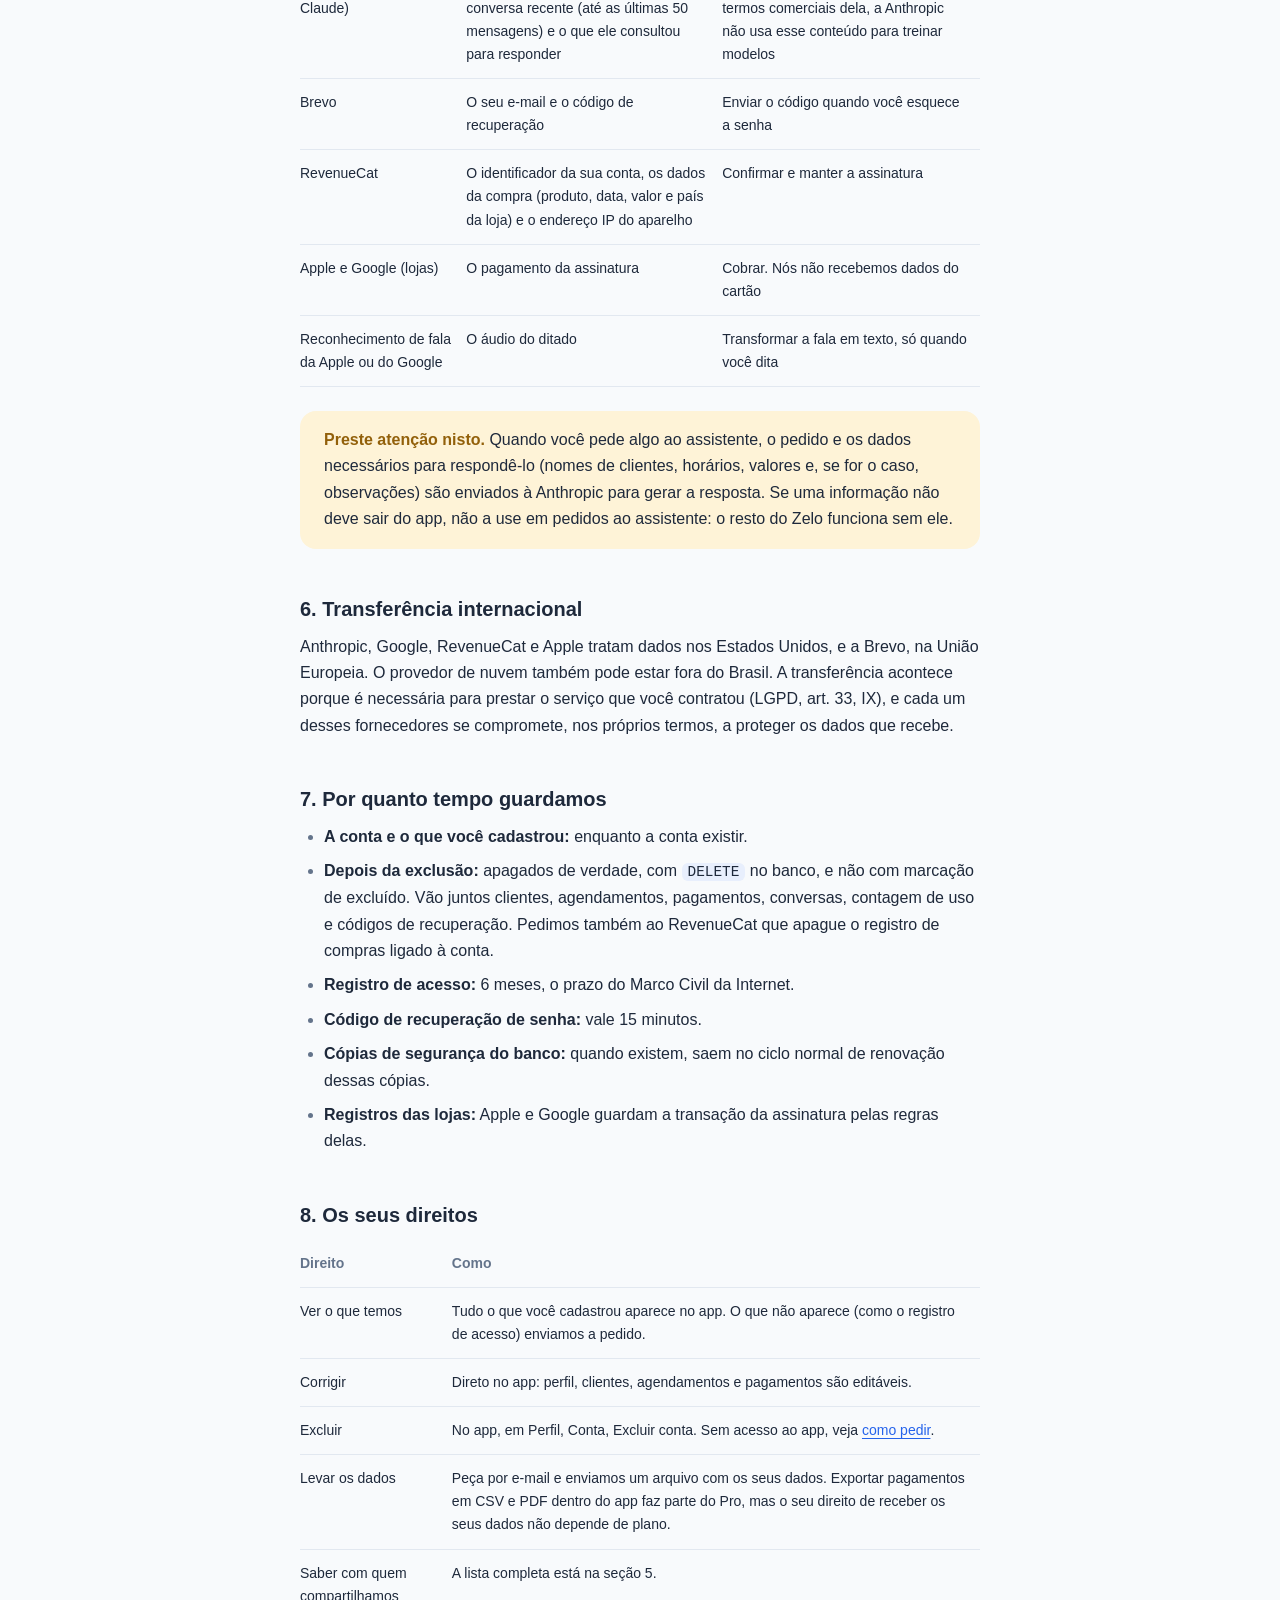
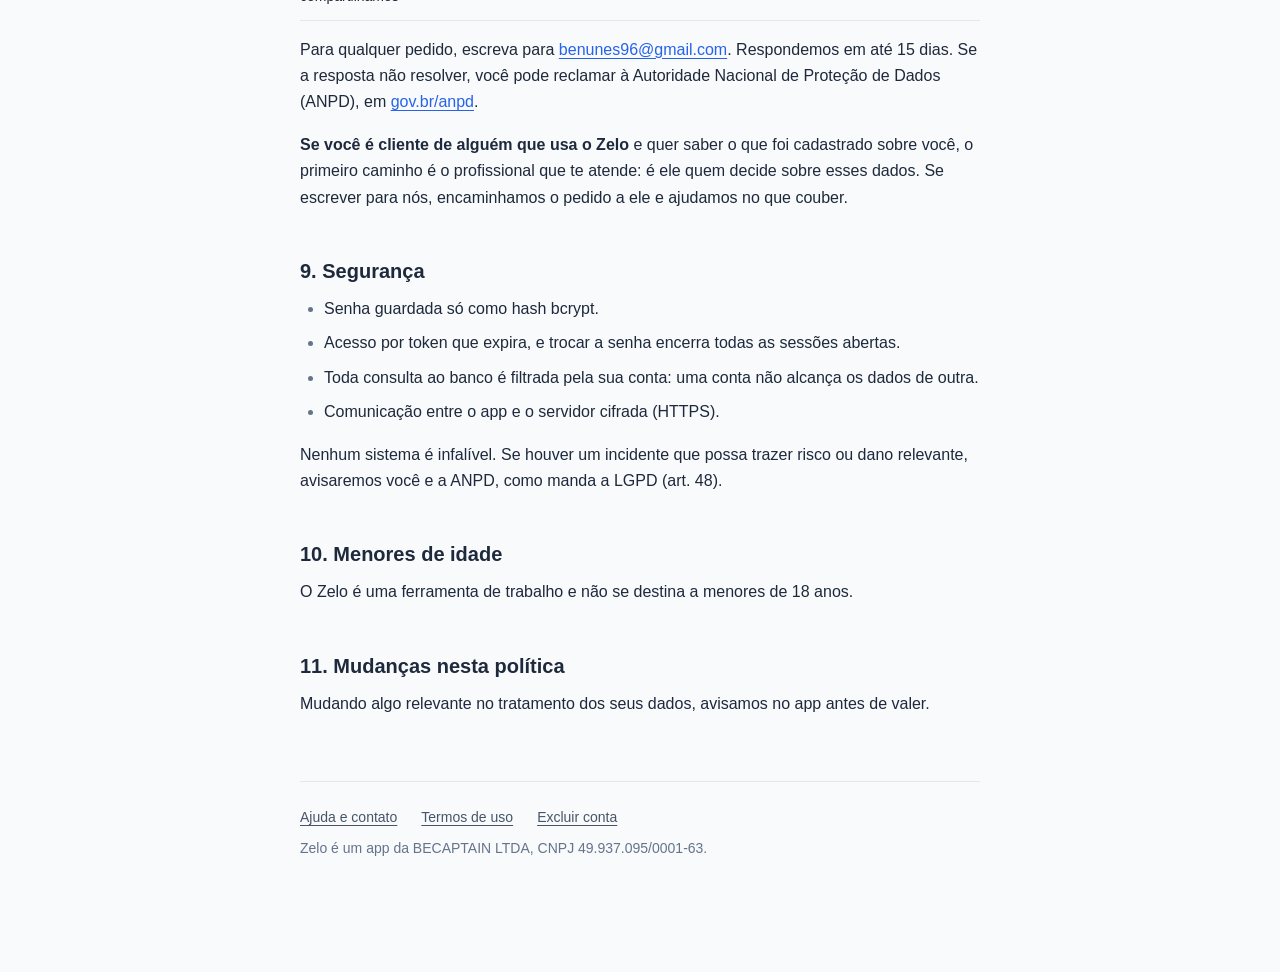
==== commit 6d7734ef: "Assistente com o Claude, da Anthropic, no lugar do Gemini" ====
--- a/privacidade/index.html
+++ b/privacidade/index.html
@@ -96,7 +96,7 @@
 <thead><tr><th>Quem</th><th>O que recebe</th><th>Para quê</th></tr></thead>
 <tbody>
 <tr><td>Provedor de nuvem</td><td>Os dados da conta e o que você cadastra</td><td>Hospedar o servidor e o banco de dados</td></tr>
-<tr><td>Google (API do Gemini)</td><td>O seu pedido ao assistente, a conversa recente (até as últimas 50 mensagens) e o que ele consultou para responder</td><td>Gerar a resposta do assistente</td></tr>
+<tr><td>Anthropic (API do Claude)</td><td>O seu pedido ao assistente, a conversa recente (até as últimas 50 mensagens) e o que ele consultou para responder</td><td>Gerar a resposta do assistente. Pelos termos comerciais dela, a Anthropic não usa esse conteúdo para treinar modelos</td></tr>
 <tr><td>Brevo</td><td>O seu e-mail e o código de recuperação</td><td>Enviar o código quando você esquece a senha</td></tr>
 <tr><td>RevenueCat</td><td>O identificador da sua conta, os dados da compra (produto, data, valor e país da loja) e o endereço IP do aparelho</td><td>Confirmar e manter a assinatura</td></tr>
 <tr><td>Apple e Google (lojas)</td><td>O pagamento da assinatura</td><td>Cobrar. Nós não recebemos dados do cartão</td></tr>
@@ -104,11 +104,11 @@
 </tbody></table></div>
 
 <div class="atencao" id="assistente">
-<p><strong>Preste atenção nisto.</strong> Quando você pede algo ao assistente, o pedido e os dados necessários para respondê-lo (nomes de clientes, horários, valores e, se for o caso, observações) são enviados ao Google para gerar a resposta. Se uma informação não deve sair do app, não a use em pedidos ao assistente: o resto do Zelo funciona sem ele.</p>
+<p><strong>Preste atenção nisto.</strong> Quando você pede algo ao assistente, o pedido e os dados necessários para respondê-lo (nomes de clientes, horários, valores e, se for o caso, observações) são enviados à Anthropic para gerar a resposta. Se uma informação não deve sair do app, não a use em pedidos ao assistente: o resto do Zelo funciona sem ele.</p>
 </div>
 
 <h2>6. Transferência internacional</h2>
-<p>Google, RevenueCat e Apple tratam dados nos Estados Unidos, e a Brevo, na União Europeia. O provedor de nuvem também pode estar fora do Brasil. A transferência acontece porque é necessária para prestar o serviço que você contratou (LGPD, art. 33, IX), e cada um desses fornecedores se compromete, nos próprios termos, a proteger os dados que recebe.</p>
+<p>Anthropic, Google, RevenueCat e Apple tratam dados nos Estados Unidos, e a Brevo, na União Europeia. O provedor de nuvem também pode estar fora do Brasil. A transferência acontece porque é necessária para prestar o serviço que você contratou (LGPD, art. 33, IX), e cada um desses fornecedores se compromete, nos próprios termos, a proteger os dados que recebe.</p>
 
 <h2>7. Por quanto tempo guardamos</h2>
 <ul>
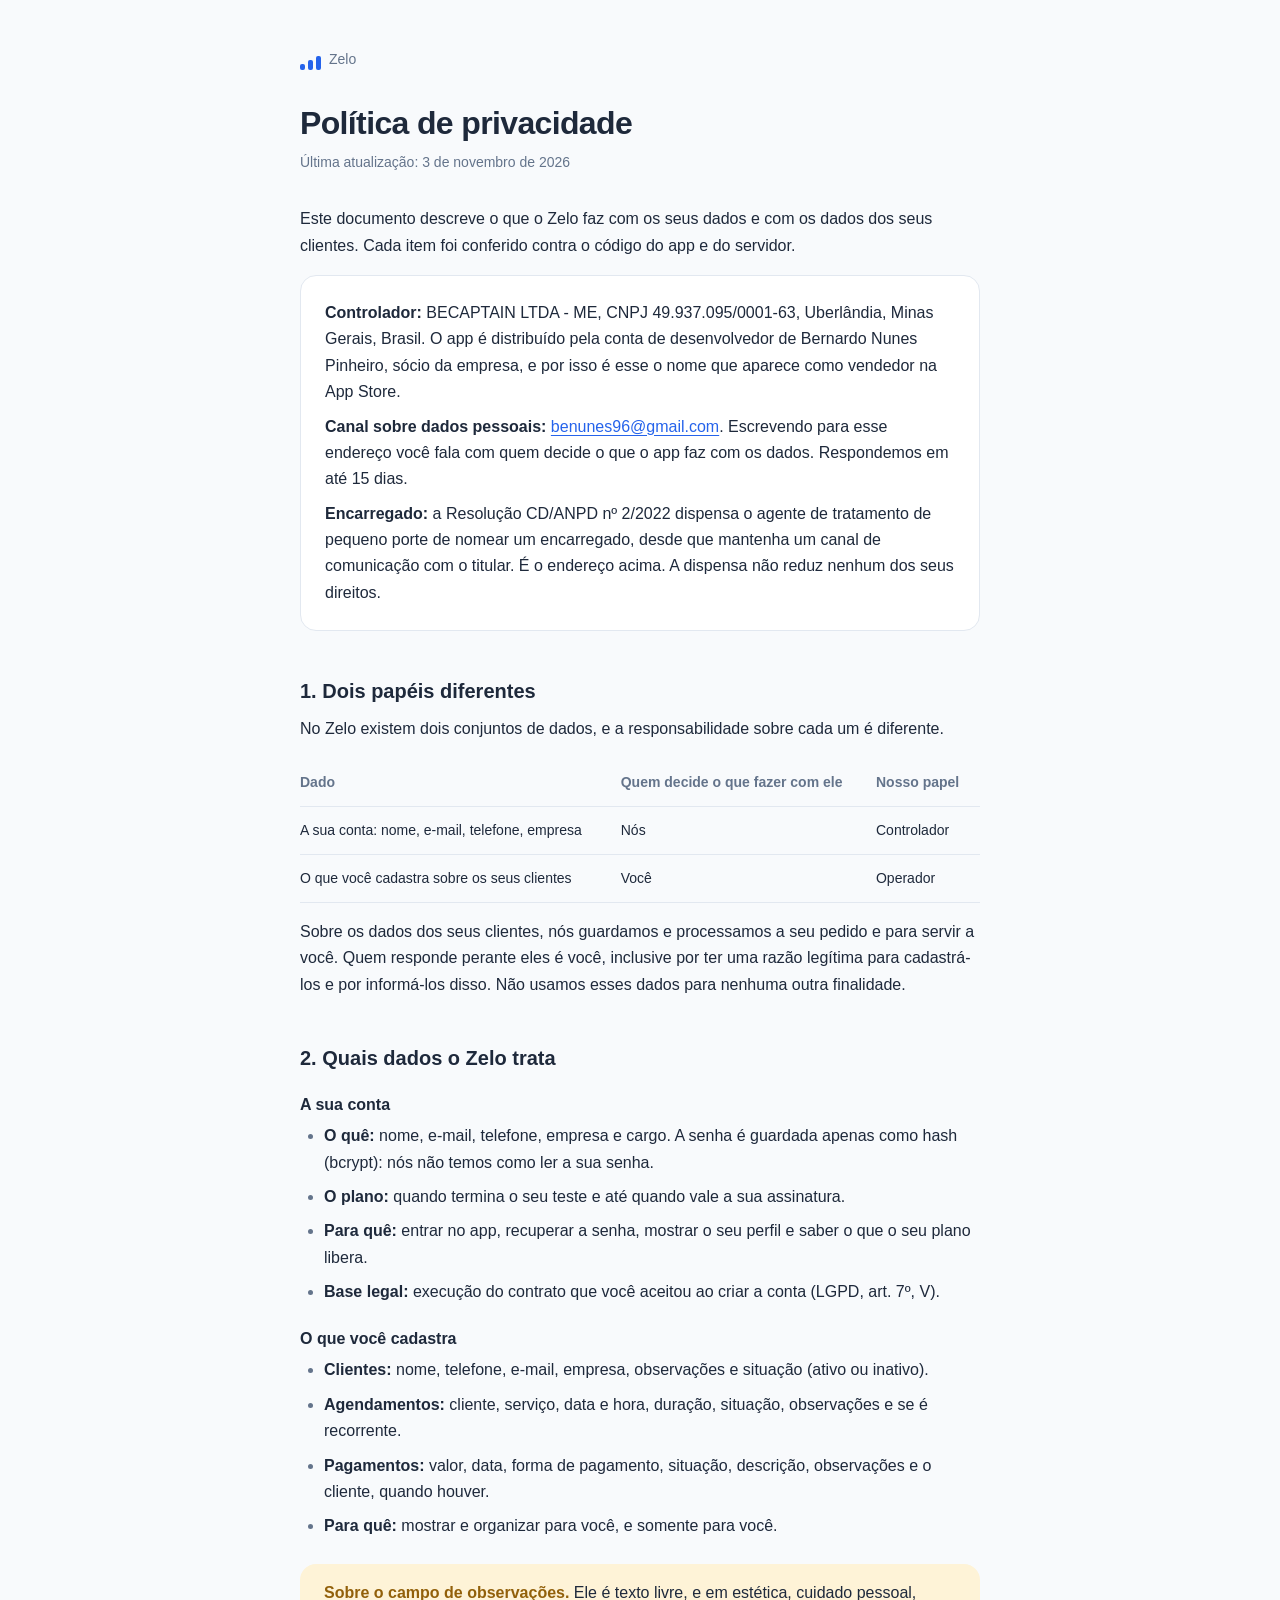
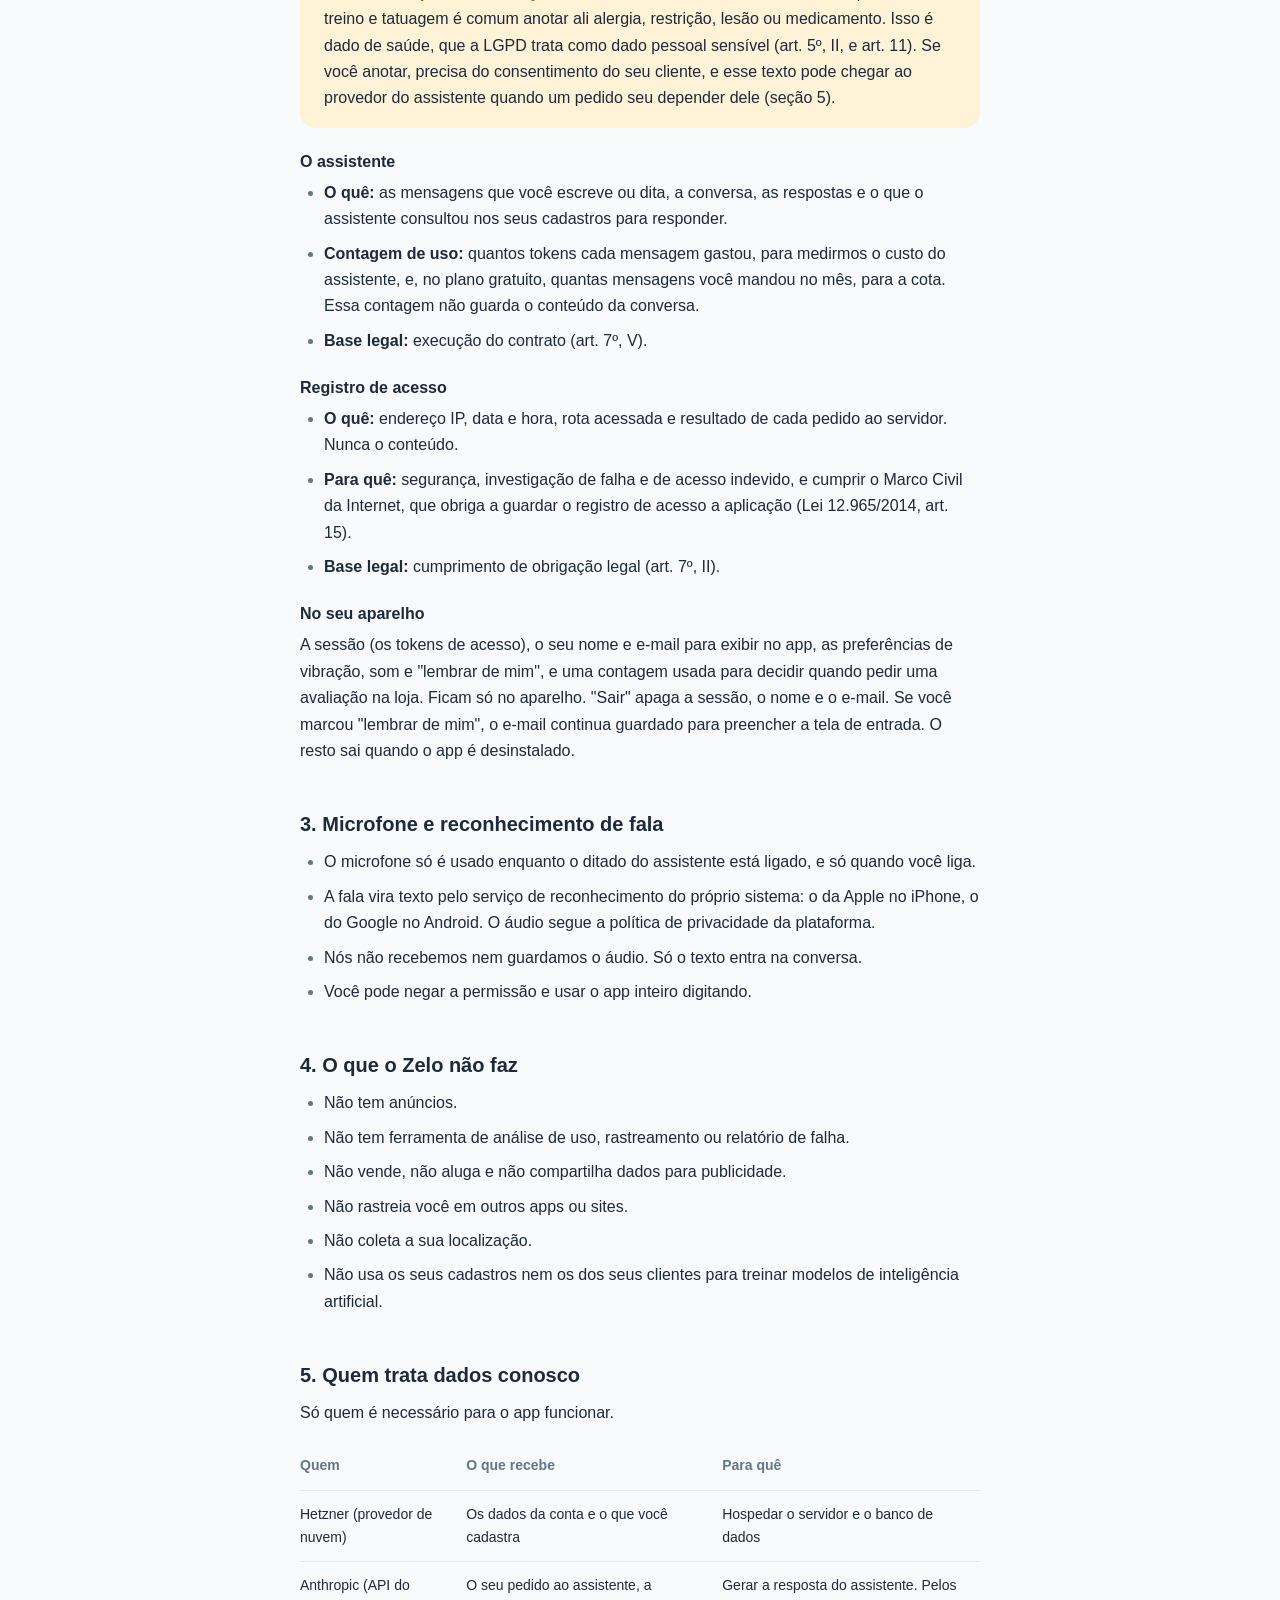
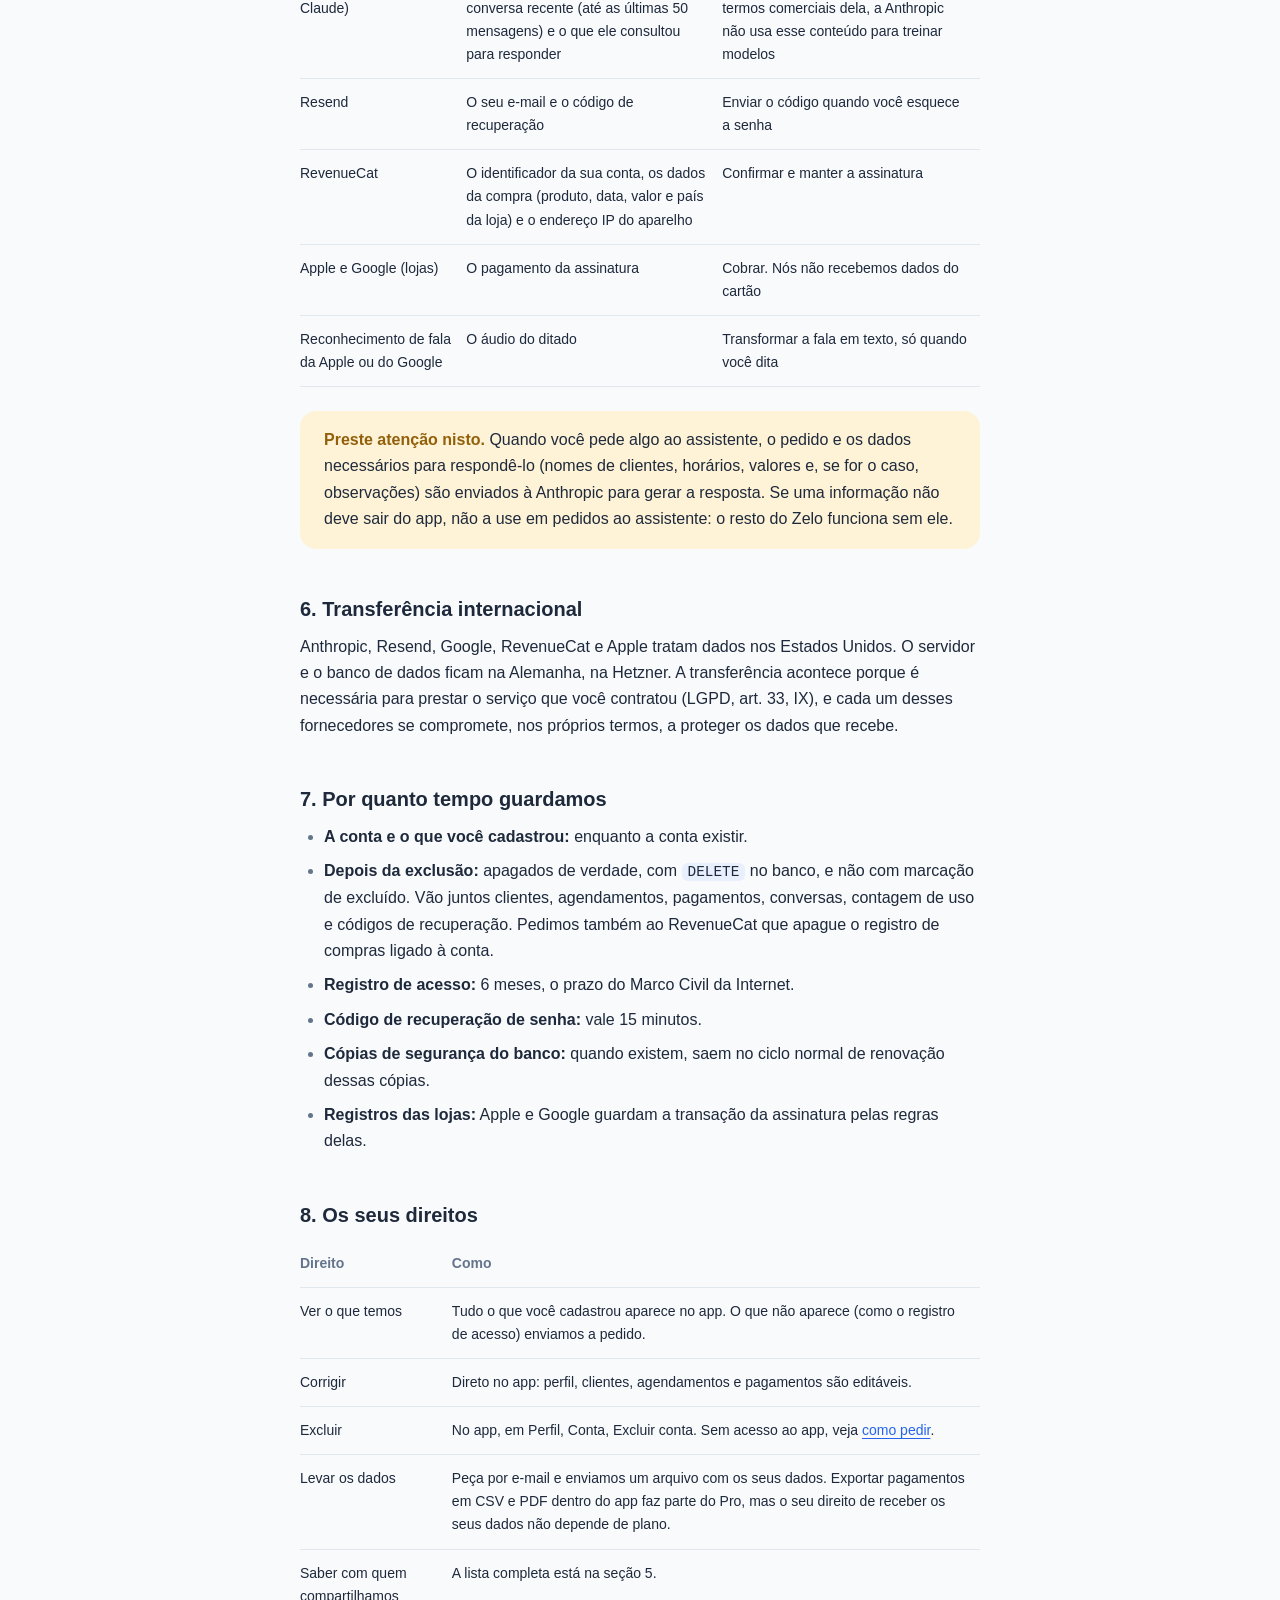
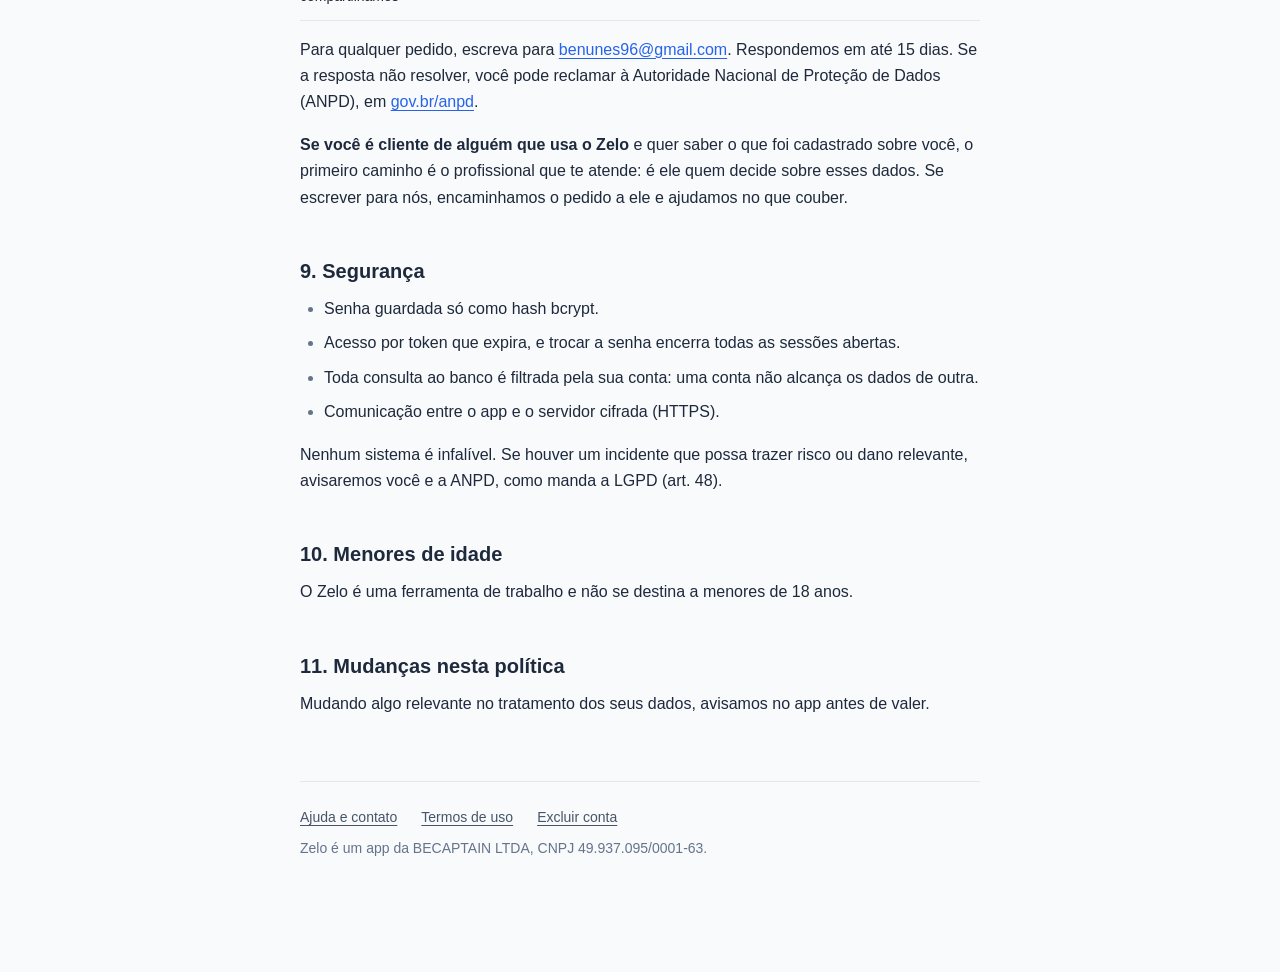
==== commit aebf8c49: "Resend no lugar do Brevo e o servidor na Alemanha, na Hetzner" ====
--- a/privacidade/index.html
+++ b/privacidade/index.html
@@ -14,7 +14,7 @@
 <a class="voltar" href="../"><span class="marca" aria-hidden="true"><i></i><i></i><i></i></span> Zelo</a>
 
 <h1>Política de privacidade</h1>
-<p class="data">Última atualização: 31 de outubro de 2026</p>
+<p class="data">Última atualização: 3 de novembro de 2026</p>
 
 <p>Este documento descreve o que o Zelo faz com os seus dados e com os dados dos seus clientes. Cada item foi conferido contra o código do app e do servidor.</p>
 
@@ -95,9 +95,9 @@
 <div class="tabela"><table>
 <thead><tr><th>Quem</th><th>O que recebe</th><th>Para quê</th></tr></thead>
 <tbody>
-<tr><td>Provedor de nuvem</td><td>Os dados da conta e o que você cadastra</td><td>Hospedar o servidor e o banco de dados</td></tr>
+<tr><td>Hetzner (provedor de nuvem)</td><td>Os dados da conta e o que você cadastra</td><td>Hospedar o servidor e o banco de dados</td></tr>
 <tr><td>Anthropic (API do Claude)</td><td>O seu pedido ao assistente, a conversa recente (até as últimas 50 mensagens) e o que ele consultou para responder</td><td>Gerar a resposta do assistente. Pelos termos comerciais dela, a Anthropic não usa esse conteúdo para treinar modelos</td></tr>
-<tr><td>Brevo</td><td>O seu e-mail e o código de recuperação</td><td>Enviar o código quando você esquece a senha</td></tr>
+<tr><td>Resend</td><td>O seu e-mail e o código de recuperação</td><td>Enviar o código quando você esquece a senha</td></tr>
 <tr><td>RevenueCat</td><td>O identificador da sua conta, os dados da compra (produto, data, valor e país da loja) e o endereço IP do aparelho</td><td>Confirmar e manter a assinatura</td></tr>
 <tr><td>Apple e Google (lojas)</td><td>O pagamento da assinatura</td><td>Cobrar. Nós não recebemos dados do cartão</td></tr>
 <tr><td>Reconhecimento de fala da Apple ou do Google</td><td>O áudio do ditado</td><td>Transformar a fala em texto, só quando você dita</td></tr>
@@ -108,7 +108,7 @@
 </div>
 
 <h2>6. Transferência internacional</h2>
-<p>Anthropic, Google, RevenueCat e Apple tratam dados nos Estados Unidos, e a Brevo, na União Europeia. O provedor de nuvem também pode estar fora do Brasil. A transferência acontece porque é necessária para prestar o serviço que você contratou (LGPD, art. 33, IX), e cada um desses fornecedores se compromete, nos próprios termos, a proteger os dados que recebe.</p>
+<p>Anthropic, Resend, Google, RevenueCat e Apple tratam dados nos Estados Unidos. O servidor e o banco de dados ficam na Alemanha, na Hetzner. A transferência acontece porque é necessária para prestar o serviço que você contratou (LGPD, art. 33, IX), e cada um desses fornecedores se compromete, nos próprios termos, a proteger os dados que recebe.</p>
 
 <h2>7. Por quanto tempo guardamos</h2>
 <ul>
